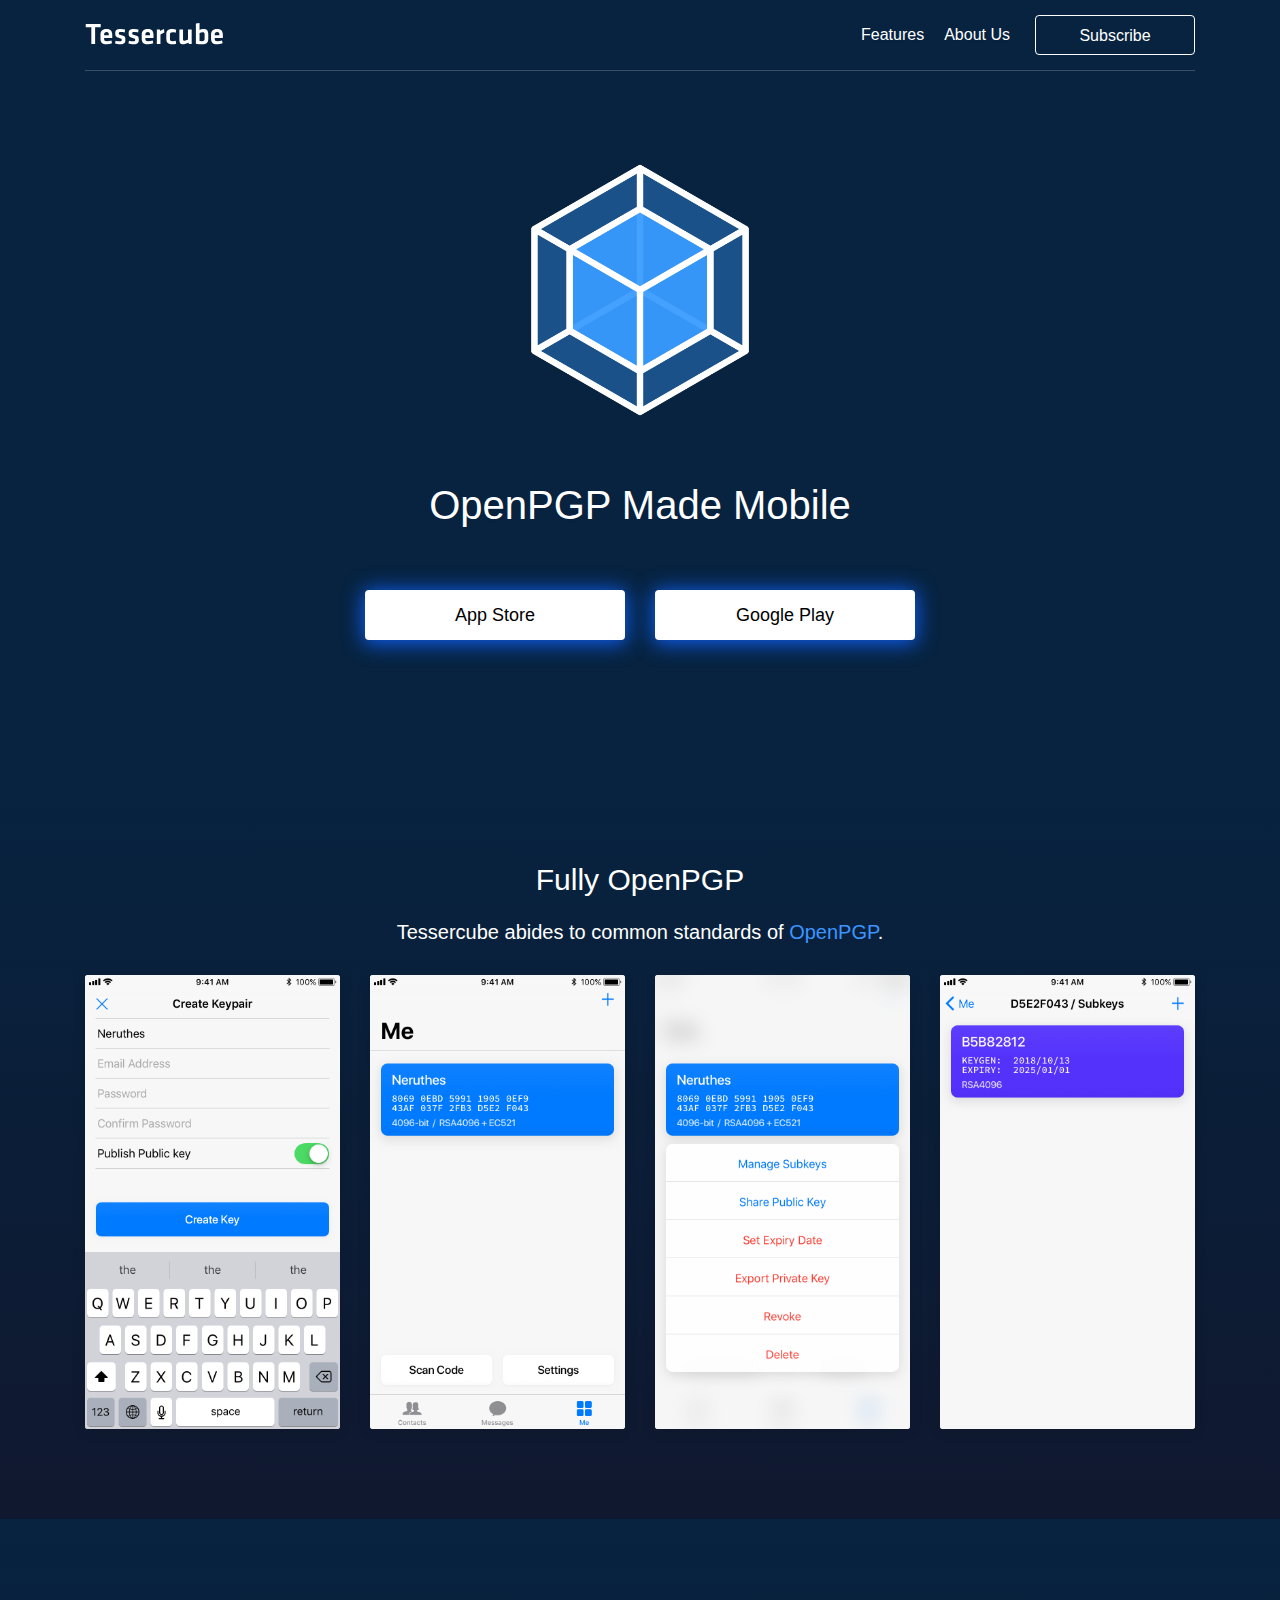
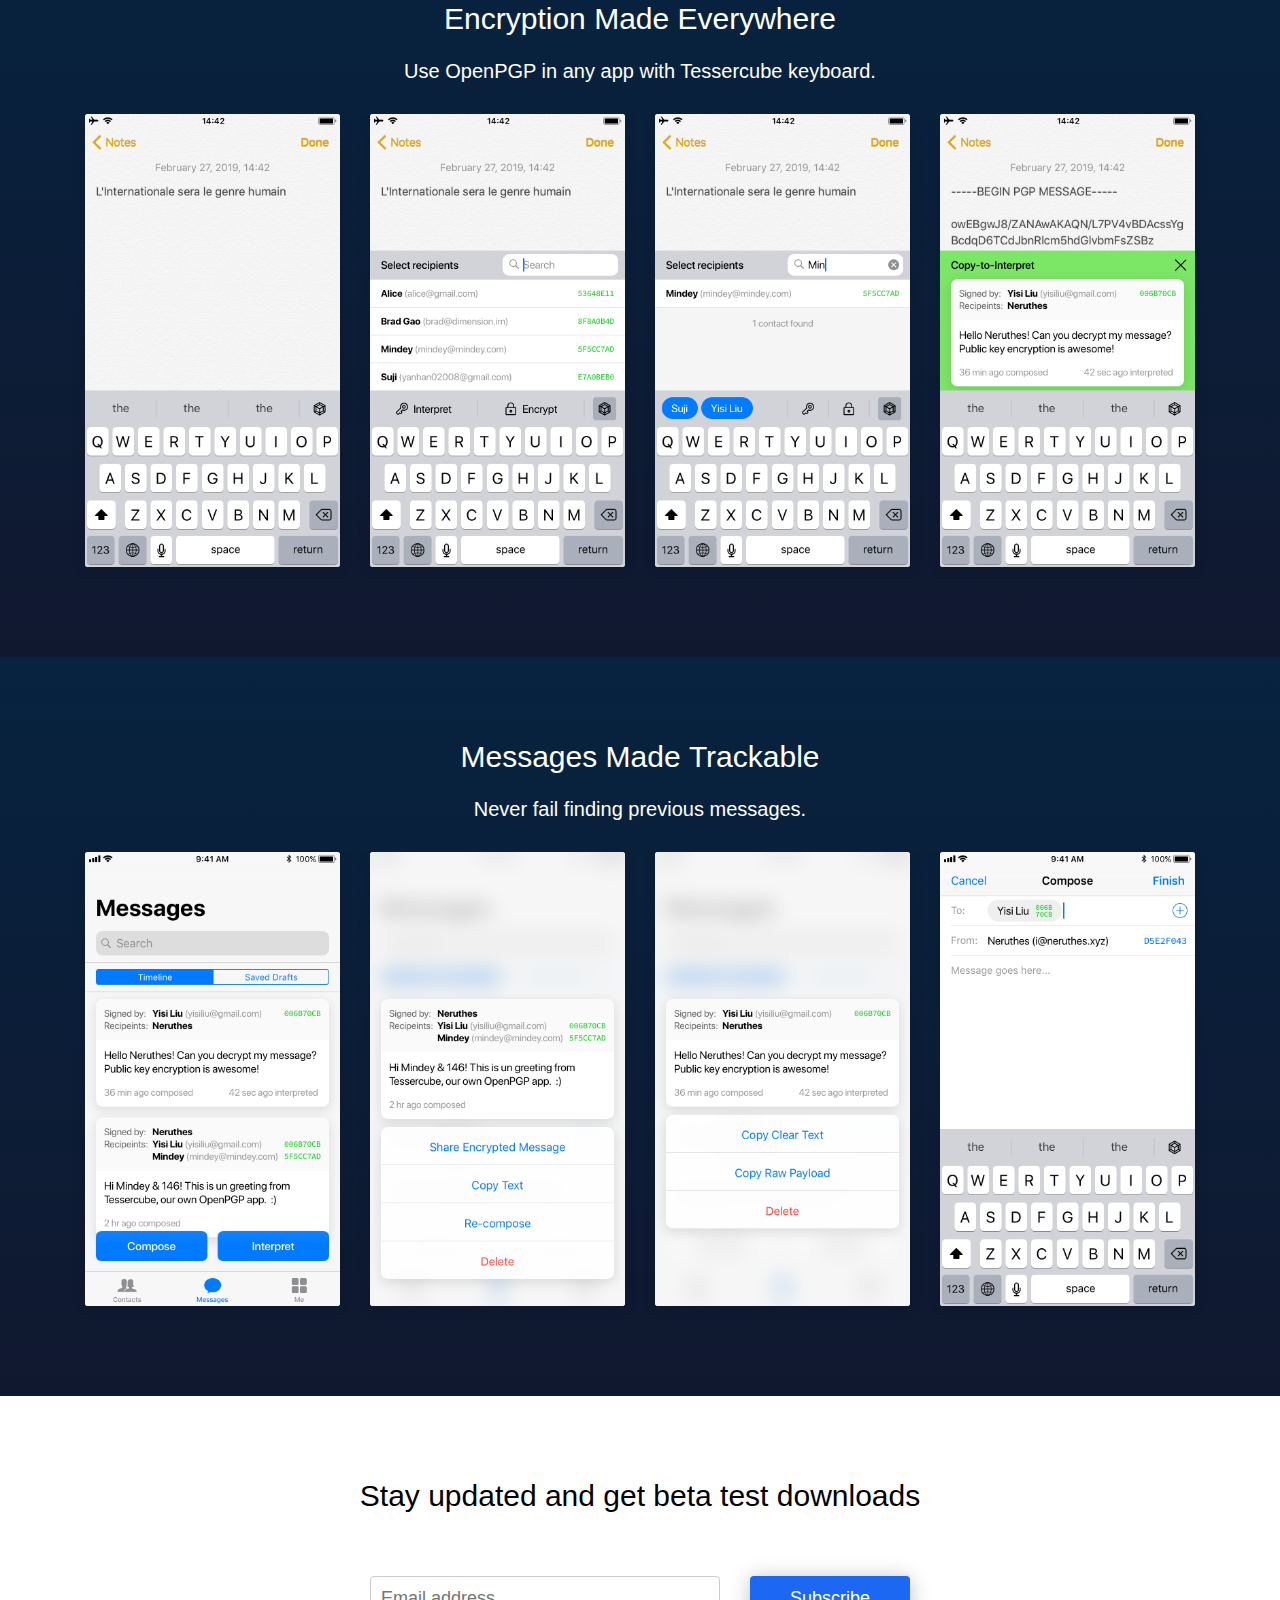
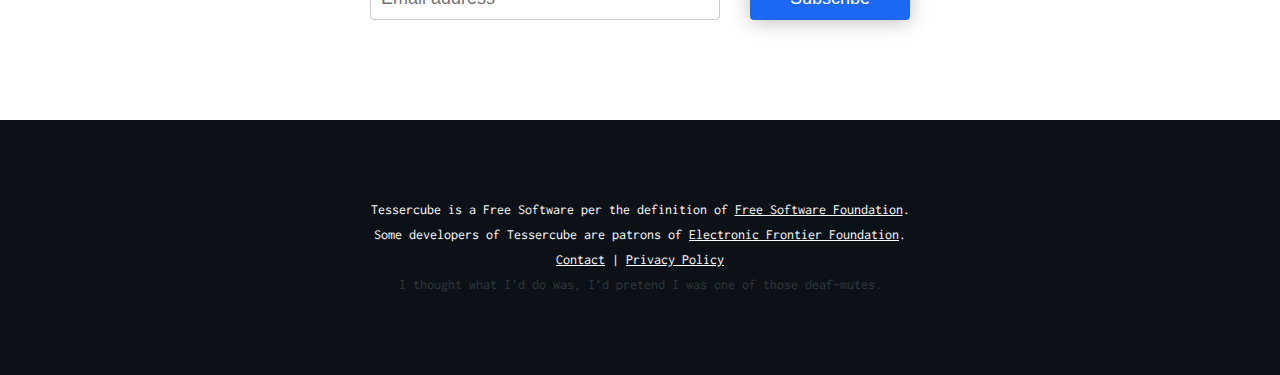
==== index.html @ e14c4781 "available on app store" ====
<!DOCTYPE html>
<html lang="en" dir="ltr">

<head>
	<meta charset="utf-8">
	<title>Tessercube — OpenPGP Made Mobile</title>

	<!-- For Google -->
    <meta name="description" content="OpenPGP Made Mobile." />
    <meta name="keywords" content="OpenPGP,PGP,Crypto,Cryptography" />
    <meta name="author" content="Project Tessercube" />
    <meta name="application-name" content="Tessercube" />

    <!-- For Facebook -->
    <meta property="og:title" content="Tessercube — OpenPGP Made Mobile" />
    <meta property="og:type" content="website" />
    <meta property="og:image" content="https://tessercube.com/img/fb-share-banner.png" />
    <meta property="og:url" content="https://tessercube.com/" />
    <meta property="og:description" content="OpenPGP Made Mobile." />
    <meta property="fb:app_id" content="" />

    <!-- For Twitter -->
    <meta name="twitter:card" content="summary" />
    <meta name="twitter:title" content="Tessercube — OpenPGP Made Mobile" />
    <meta name="twitter:description" content="OpenPGP Made Mobile." />
    <meta name="twitter:image" content="https://tessercube.com/apple-touch-icon.png" />

	<link rel="shortcut icon" href="/favicon.ico">
	<link rel="apple-touch-icon" href="/apple-touch-icon.png">
	<meta name="viewport" content="width=device-width, initial-scale=1, shrink-to-fit=no">
	<script type="text/javascript" src="./js/jquery.js"></script>
	<script type="text/javascript" src="./js/smoothscroll.js"></script>
	<script type="text/javascript" src="./js/bootstrap/bootstrap.js"></script>
	<link rel="stylesheet" href="./css/bootstrap/bootstrap.css">
	<link rel="stylesheet" href="./fonts/inconsolata.css">
	<link rel="stylesheet" href="./css/libn.css">
	<link rel="stylesheet" href="./css/app.css">
</head>

<body>
	<div class="navbar-fixed bg-mashiro bs--black-micro" style="position: fixed; top: 0; left: 0; width: 100%; height: 70px; z-index: 9999; display: none;">
		<div class="container">
			<div class="row">
				<div class="col-5 col-sm-6 col-md-4 col-lg-4 col-xl-4">
					<div class="" style="height: 70px; padding: 0 0;">
						<a class="td-none d-inline-block" href="./" style="transform-origin: center;">
							<img class="" src="/img/tessercube--logotype-blue.svg" alt="Tessercube" style="height: 70px;">
						</a>
					</div>
				</div>
				<div class="col-7 col-sm-6 col-md-8 col-lg-8 col-xl-8">
					<div class="">
						<div class="navbar--optionsList">
							<div class="navbar--option for-btn d-block">
								<a class="color-blue-light btn" href="javascript:void(scroll({top: 0, left: 0, behavior: 'smooth'}))" style="
										font-size: 16px;
										font-weight: 400;
										color: #FFF;
										line-height: 40px;
										background: #1C68F3;
										box-shadow: rgba(0, 0, 0, 0.25) 0 2px 20px;
										width: 160px;
										height: 40px;
									">Get App</a>
							</div>
							<div class="navbar--option d-none d-lg-block">
								<a class="color-000 td-none" href="/about/">About Us</a>
							</div>
							<div class="navbar--option d-none d-lg-block">
								<a class="color-000 td-none" href="javascript:void(scroll({top: document.querySelector('#section-1').offsetTop-70, left: 0, behavior: 'smooth'}))">Features</a>
							</div>
						</div>
					</div>
				</div>
			</div>
		</div>
	</div>
	<header class="section bg-colorful" id="header" style="background: #072340 center scroll; background-image: linear-gradient(-180deg, #1C68F3 0%, #07aat2340 100%); position: relative;">
		<div class="navbar-static bg-colorful" id="top" style="position: absolute; width: 100%; z-index: 7000;">
			<div class="container">
				<div class="row">
					<div class="col-6 col-sm-6 col-md-4 col-lg-4 col-xl-4">
						<div class="" style="height: 70px; padding: 0 0;">
							<a class="td-none d-inline-block" href="./">
								<img class="" src="/img/tessercube--logotype-white.svg" alt="Tessercube" style="height: 70px;">
							</a>
						</div>
					</div>
					<div class="col-6 col-sm-6 col-md-8 col-lg-8 col-xl-8">
						<div class="">
							<div class="navbar--optionsList">
								<div class="navbar--option for-btn d-block d-md-none-">
									<a class="color-blue-light btn" href="javascript:void(scroll({top: document.querySelector('#section-newsletter').offsetTop-70, left: 0, behavior: 'smooth'}))" style="
											font-size: 16px;
											font-weight: 400;
											/* color: #0A88FA; */
											color: #FFF;
											line-height: 40px;
											background: none;
											/* box-shadow: rgba(0, 0, 0, 0.04) 0 2px 20px; */
											border: 1px solid #FFF;
											width: 160px;
											height: 40px;
										">
										Subscribe
									</a>
								</div>
								<div class="navbar--option d-none d-lg-block">
									<a class="color-FFF ts--black-subtle" href="/about/">About Us</a>
								</div>
								<div class="navbar--option d-none d-lg-block">
									<a class="color-FFF ts--black-subtle" href="javascript:void(scroll({top: document.querySelector('#section-1').offsetTop-70, left: 0, behavior: 'smooth'}))">Features</a>
								</div>
							</div>
						</div>
					</div>
				</div>
				<div class="row">
					<div class="col-12">
						<div style="background: rgba(255, 255, 255, 0.2); height: 1px;">
						</div>
					</div>
				</div>
			</div>
		</div>
		<div class="" style="">
			<div class="container">
				<div class="row">
					<div class="col-12">
						<div class="d-none d-lg-block" style="height: 160px;">
						</div>
						<div class="d-block d-lg-none" style="height: 100px;">
						</div>
					</div>
				</div>
				<div class="row color-FFF">
					<!-- Logo area -->
					<div class="col-6 offset-3 col-lg-4 offset-lg-4">
						<img class="d-block" style="width: 100%; max-width: 260px; margin: 0 auto;" src="/img/tessercube-icon-white-on-blue-thinner.png" alt="">
						<div class="d-none d-lg-block" style="height: 60px;">
						</div>
						<div class="d-block d-lg-none" style="height: 30px;">
						</div>
					</div>
					<!-- Title area -->
					<div class="col-12">
						<h1 id="js-GrandTitle" class="text-center ts--black-subtle">
							OpenPGP Made&nbsp;Mobile
						</h1>
						<div class="d-none d-lg-block" style="height: 40px;">
						</div>
						<div class="d-block d-lg-none" style="height: 0px;">
						</div>
						<!-- <p class=" text-center ts- -black-subtle" style="margin: 0 0;">
								<span style="display: inline-block;">OpenPGP and more</span>
							</p> -->
						<div class="d-none d-lg-block" style="height: 00px;">
						</div>
						<div class="d-block d-lg-none" style="height: 20px;">
						</div>
						<div class="text-center" style="">
							<div class="d-block float-none fs-0">
								<a class="btn d-inline-block hover-to-scale" style="
										font-weight: 500;
										color: #000000;
										background: #FFFFFF;
										box-shadow: rgba(15, 100, 255, 0.9) 0 2px 20px 2px;
										width: 260px;
										margin: 0 15px 20px;
									"
								    href="https://itunes.apple.com/us/app/tessercube/id1455448718?mt=8">
									App Store
								</a>
								<!-- <a class="btn d-inline-block hover-to-scale" style="
										font-weight: 500;
										color: #000000;
										background: #FFFFFF;
										box-shadow: rgba(15, 100, 255, 0.9) 0 2px 20px 2px;
										width: 260px;
										margin: 0 15px 20px;
									"
								    href="javascript:void(scroll({top: document.querySelector('#section-newsletter').offsetTop-70, left: 0, behavior: 'smooth'}))">
									Join iOS Beta Test
								</a> -->
								<a class="btn d-inline-block hover-to-scale" style="
										font-weight: 500;
										color: #000000;
										background: #FFFFFF;
										box-shadow: rgba(15, 100, 255, 0.9) 0 2px 20px 2px;
										width: 260px;
										margin: 0 15px 20px;
									"
								    href="/download/android-beta.html">
									Google Play
								</a>
							</div>
						</div>
						<div class="d-none d-lg-block" style="height: 120px;">
						</div>
						<div class="d-block d-lg-none" style="height: 40px;">
						</div>
					</div>
				</div>
			</div>
		</div>
	</header>
	<div class="section bg-colorful bg-grayM color-FFF" id="section-1" style="padding: 80px 0 50px;">
		<div class="container">
			<div class="row">
				<div class="col-12">
					<h2 class="text-center">Fully OpenPGP</h2>
					<p class="text-center">
						<span class="">Tessercube abides to common standards of <a class="color-blue-light color-hover-teal td-none" target="_blank" href="https://www.openpgp.org/about/standard/">OpenPGP</a>.</span>
					</p>
				</div>
			</div>
		</div>
		<div style="height: 20px;">
		</div>
		<div class="container">
			<div class="row fs-0" style="overflow-x: hidden; overflow-y: hidden;">
				<div class="" style="overflow-x: auto; overflow-y: hidden; white-space: nowrap;">
					<div class="d-inline-block fs-0 col-10 col-lg-3">
						<div class="mycard screenshot">
							<img src="./img/scr/me-2.png" alt="">
						</div>
					</div>
					<div class="d-inline-block fs-0 col-10 col-lg-3">
						<div class="mycard screenshot">
							<img src="./img/scr/me-0.png" alt="">
						</div>
					</div>
					<div class="d-inline-block fs-0 col-10 col-lg-3">
						<div class="mycard screenshot">
							<img src="./img/scr/me-1.png" alt="">
						</div>
					</div>
					<div class="d-inline-block fs-0 col-10 col-lg-3">
						<div class="mycard screenshot">
							<img src="./img/scr/me-3.png" alt="">
						</div>
					</div>
				</div>
			</div>
		</div>
		<div style="height: 20px;">
		</div>
		<!-- <div class="text-center">
			<div class="container">
				<div class="row">
					<div class="col-12 col-sm-12 col-md-12">
						<p><a class="color-blue-light color-hover-teal td-none" href="./"><strong>Audit our source code →</strong></a></p>
						<div style="height: 30px;">
						</div>
					</div>
				</div>
			</div>
		</div> -->
	</div>
	<div class="section bg-colorful bg-grayM color-FFF" id="section-2" style="padding: 80px 0 50px;">
		<div class="container">
			<div class="row">
				<div class="col-12">
					<h2 class="text-center">Encryption Made&nbsp;Everywhere</h2>
					<p class="text-center">
						<span class="">Use OpenPGP in any app with Tessercube keyboard.</span>
					</p>
				</div>
			</div>
		</div>
		<div style="height: 20px;">
		</div>
		<div class="container">
			<div class="row fs-0" style="overflow-x: hidden; overflow-y: hidden;">
				<div class="" style="overflow-x: auto; overflow-y: hidden; white-space: nowrap;">
					<div class="d-inline-block fs-0 col-10 col-lg-3">
						<div class="mycard screenshot">
							<img src="./img/scr/keyboard-0.png" alt="">
						</div>
					</div>
					<div class="d-inline-block fs-0 col-10 col-lg-3">
						<div class="mycard screenshot">
							<img src="./img/scr/keyboard-1.png" alt="">
						</div>
					</div>
					<div class="d-inline-block fs-0 col-10 col-lg-3">
						<div class="mycard screenshot">
							<img src="./img/scr/keyboard-2.png" alt="">
						</div>
					</div>
					<div class="d-inline-block fs-0 col-10 col-lg-3">
						<div class="mycard screenshot">
							<img src="./img/scr/keyboard-3.png" alt="">
						</div>
					</div>
				</div>
			</div>
		</div>
		<div style="height: 20px;">
		</div>
		<!-- <div class="text-center">
			<div class="container">
				<div class="row">
					<div class="col-12">
						<p><a class="color-blue-light color-hover-teal td-none" href="./"><strong>Tutorial with screenshots →</strong></a></p>
						<div style="height: 30px;">
						</div>
					</div>
				</div>
			</div>
		</div> -->
	</div>
	<div class="section bg-colorful bg-grayM color-FFF" id="section-3" style="padding: 80px 0 50px;">
		<div class="container">
			<div class="row">
				<div class="col-12">
					<h2 class="text-center">Messages Made&nbsp;Trackable</h2>
					<p class="text-center">
						<span class="">Never fail finding previous messages.</span>
					</p>
				</div>
			</div>
		</div>
		<div style="height: 20px;">
		</div>
		<div class="container">
			<div class="row fs-0" style="overflow-x: hidden; overflow-y: hidden;">
				<div class="" style="overflow-x: auto; overflow-y: hidden; white-space: nowrap;">
					<div class="d-inline-block fs-0 col-10 col-lg-3">
						<div class="mycard screenshot">
							<img src="./img/scr/messages-0.png" alt="">
						</div>
					</div>
					<div class="d-inline-block fs-0 col-10 col-lg-3">
						<div class="mycard screenshot">
							<img src="./img/scr/messages-1.png" alt="">
						</div>
					</div>
					<div class="d-inline-block fs-0 col-10 col-lg-3">
						<div class="mycard screenshot">
							<img src="./img/scr/messages-2.png" alt="">
						</div>
					</div>
					<div class="d-inline-block fs-0 col-10 col-lg-3">
						<div class="mycard screenshot">
							<img src="./img/scr/messages-3.png" alt="">
						</div>
					</div>
				</div>
			</div>
		</div>
		<div style="height: 20px;">
		</div>
		<!-- <div class="text-center">
			<div class="container">
				<div class="row">
					<div class="col-12">
						<p><a class="color-blue-light color-hover-teal td-none" href="./"><strong>Tutorial with screenshots →</strong></a></p>
						<div style="height: 30px;">
						</div>
					</div>
				</div>
			</div>
		</div> -->
	</div>
	<div class="section PV-80 color-000" id="section-newsletter" style="background: #FFF;">
        <div class="container">
            <div class="row">
                <div class="col-12 text-center">
                    <h2>Stay updated and get beta test downloads</h2>
                    <div class="d-block" style="height: 40px;">
                    </div>
                </div>
            </div>
            <form action="https://dimension.us20.list-manage.com/subscribe/post?u=bd44f8df98ab3d8daf8bbe020&amp;id=2ae0e7b4de" method="post" id="mc-embedded-subscribe-form" name="mc-embedded-subscribe-form" class="validate row" target="_blank" novalidate  id="mc_embed_signup">
                <style type="text/css">
                    .email {
                        font-size: 18px;
                        box-sizing: border-box;
                        border: 1px solid #CCC;
                        border-radius: 4px;
                        width: 100%;
                        padding: 0 10px;
                        margin: 0;
                    }
                </style>
                <div class="col-10 offset-1 col-lg-4 offset-lg-3">
                    <!-- Begin Mailchimp Signup Form -->
                    <!-- real people should not fill this in and expect good things - do not remove this or risk form bot signups-->
                    <div style="position: absolute; left: -5000px;" aria-hidden="true">
                        <input type="text" name="b_bd44f8df98ab3d8daf8bbe020_d23c8870f6" tabindex="-1" value="">
                    </div>
                    <input type="email" value="" name="EMAIL" class="email d-inline-block" id="mce-EMAIL" placeholder="Email address" required style="
                        line-height: 44px;
                        height: 44px;
						margin: 0 0 20px;
                    ">
                </div>
                <div class="col-8 offset-2 col-lg-2 offset-lg-0">
                    <input type="submit" value="Subscribe" name="subscribe" id="mc-embedded-subscribe" class="btn hover-to-scale d-block" style="
                        font-size: 18px;
                        font-weight: 400;
                        color: #FFF;
                        line-height: 44px;
                        background: #1C68F3;
                        box-shadow: rgba(0, 0, 0, 0.25) 0 2px 20px;
                        width: 100%;
                        height: 44px;
						margin: 0 0 20px;
                    ">
                </div>
            </form>
        </div>
    </div>
	<footer class="section bg-colorful PV-80" data-theme="basic">
		<style media="screen">
			footer[data-theme="basic"] {
				color: #FFF;
				background: #0B1117;
			}
			footer[data-theme="red"] {
				color: #FFF000;
				background: #EE0000;
				background: #CC0000;
			}
			</style>
		<div class="container text-left text-lg-center">
			<div class="row">
				<div class="col-12 col-sm-12 col-md-12 col-lg-10 col-xl-10 offset-lg-1 offset-xl-1">
					<!-- <p class="code aside">© 2019 SujiTech LLC</p> -->
					<!-- <p class="code aside">Source code of Tessercube is available on <a class="color-inherit color-hover-teal" target="_blank" href="https://github.com/DimensionDev/">GitHub</a>.</p> -->
					<p class="code aside">Tessercube is a Free Software per the definition of <a class="color-inherit color-hover-teal" target="_blank" href="https://fsf.org/">Free Software Foundation</a>.</p>
					<p class="code aside">Some developers of Tessercube are patrons of <a class="color-inherit color-hover-teal" target="_blank" href="https://eff.org/">Electronic Frontier Foundation</a>.</p>
					<!-- <p class="code aside">Some developers of Tessercube are comrades of <a class="color-inherit color-hover-teal" target="_blank" href="javascript:void(0)" id="js-ClickToSwitchTheme">Cybercommunist Party</a>.</p> -->
					<p class="code aside">
						<a class="color-inherit color-hover-teal" target="_blank" href="mailto:info@tessercube.com">Contact</a>
						|
						<a class="color-inherit color-hover-teal td-underline" id="js-PrivacyPolicyAnchor" href="javascript:void(0);">Privacy Policy</a>
					</p>
					<p class="code aside" style="opacity: 0.15;">I thought what I’d do was, I’d pretend I was one of those deaf-mutes.</p>
					<script type="text/javascript">
						document.querySelector('#js-PrivacyPolicyAnchor').addEventListener('click', function() {
							alert('We absolutely collect no information about you!');
						});
					</script>
					<script type="text/javascript">
						document.querySelector('#js-ClickToSwitchTheme').addEventListener('click', function() {
							if (document.querySelector('footer').getAttribute('data-theme') === 'basic') {
								document.querySelector('footer').setAttribute('data-theme', 'red');
							} else {
								document.querySelector('footer').setAttribute('data-theme', 'basic');
							}
						});
					</script>
				</div>
			</div>
		</div>
	</footer>
	<script type="text/javascript">
		// Paralex scroll
		// document.querySelectorAll('.bg-paralex').forEach(function (elm) {
		// window.addEventListener('scroll', function () {
		// elm.style.backgroundPositionY = (0 - pageYOffset * 0.382) + 'px';
		// });
		// });
	</script>
	<script type="text/javascript">
		window.addEventListener('scroll', function() {
			if (pageYOffset >= document.querySelector('header').offsetHeight - 70) {
				document.querySelector('.navbar-fixed').style.display = 'block';
			} else {
				document.querySelector('.navbar-fixed').style.display = 'none';
			};
		});
	</script>
	<script type="text/javascript">
		// data-repeat
		window.addEventListener('load', function() {
			document.querySelectorAll('[data-repeat]').forEach(function(elm) {
				var amplifier = Number(elm.getAttribute('data-repeat'));
				var tmphtml = elm.innerHTML;
				for (var i = 0; i < amplifier - 1; i++) {
					elm.innerHTML += tmphtml;
				};
			});
		});
	</script>
</body>

</html>
---- fonts/inconsolata.css ----
@font-face {
  font-family: 'Inconsolata';
  font-style: normal;
  font-weight: 400;
  src: local('Inconsolata'), url(/fonts/inconsolata/Inconsolata.woff) format('woff'), url(//tessercube.com/fonts/inconsolata/Inconsolata.woff) format('woff');
}
@font-face {
  font-family: 'Inconsolata';
  font-style: normal;
  font-weight: 700;
  src: local('Inconsolata-Bold'), url(/fonts/inconsolata/Inconsolata-Bold.woff) format('woff'), url(//tessercube.com/fonts/inconsolata/Inconsolata-Bold.woff) format('woff');
}

/* @import url(/fonts/advanced.css); */
---- css/libn.css ----
/* Components */
.btn {
    font-size: 18px;
    font-weight: 400;
    color: #FFF;
    text-align: center;
    line-height: 50px;
    background: #000;
    background-image: linear-gradient(-180deg, rgba(0,0,0,0.00) 87%, rgba(0,0,0,0.01) 100%);
    border: none;
    border-radius: 4px;
    width: 200px;
    padding: 0 20px;
}

/* Shadows */
.ts--black-subtle { text-shadow: rgba(0, 0, 0, 0.03) 0 1px 3px; }
.bs--black-subtle { box-shadow: rgba(0, 0, 0, 0.03) 0 1px 3px; }
.ts--black-micro { text-shadow: rgba(0, 0, 0, 0.09) 0 1px 3px; }
.bs--black-micro { box-shadow: rgba(0, 0, 0, 0.09) 0 1px 3px; }

/* Backgrounds */
.bg-mashiro { background: #FFF; }
.bg-whiteM {
    background: #FFF url(/img/bg--whiteM.png) bottom repeat-x scroll;
    background-size: 100% 510px;
}
.bg-grayM {
    /* background: #222 linear-gradient(#262A35 0%, #1C222D 100%) scroll no-repeat; */
    /* background: #222 linear-gradient(#072340 0%, #1C222D 100%) scroll no-repeat; */
    background: #222 linear-gradient(#072340 0%, #10182F 100%) scroll no-repeat;
    /* background: #072340; */
}

/* Colors */
.color-inherit, .color-000:link, .color-000:hover, .color-000:visited, .color-000:active { color: inherit; }
.color-000, .color-000:link, .color-000:hover, .color-000:visited, .color-000:active { color: #000; }
.color-666, .color-666:link, .color-666:hover, .color-666:visited, .color-666:active { color: #666; }
.color-999, .color-999:link, .color-999:hover, .color-999:visited, .color-999:active { color: #999; }
.color-FFF, .color-FFF:link, .color-FFF:hover, .color-FFF:visited, .color-FFF:active { color: #FFF; }
.color-blue, .color-blue:link, .color-blue:hover, .color-blue:visited, .color-blue:active { color: #1C68F3; } .color-hover-blue:hover, .color-hover-blue:active { color: #1C68F3 !important; }
.color-blue-light, .color-blue-light:link, .color-blue-light:hover, .color-blue-light:visited, .color-blue-light:active { color: #3C95FF; } .color-hover-blue-light:hover, .color-hover-blue-light:active { color: #3C95FF !important; }
.color-teal, .color-teal:link, .color-teal:hover, .color-teal:visited, .color-teal:active { color: #40AFFF; } .color-hover-teal:hover, .color-hover-teal:active { color: #40AFFF !important; }
.color-red, .color-red:link, .color-red:hover, .color-red:visited, .color-red:active { color: #FF0000; } .color-hover-red:hover, .color-hover-red:active { color: #FF0000 !important; }

/* Text utilities */
.td-underline { text-decoration: underline; }
.td-none, .td-none:hover, .td-none:active { text-decoration: none; }
.fs-0 { font-size: 0px; }
/* Styling */
pre, code, .code {
    font-family: 'Inconsolata', 'Monaco', 'Menlo', 'Ubuntu Mono', monosapce, sans-serif; font-weight: 400;
}

/* Text Sizes */
@media screen and (min-width: 768px) {
    h1, .h1 { font-size: 40px; font-weight: 500; line-height: 50px; margin: 0 auto 20px; }
    h2, .h2 { font-size: 30px; font-weight: 500; line-height: 40px; margin: 0 auto 20px; }
    h3, .h3 { font-size: 24px; font-weight: 300; line-height: 30px; margin: 0 auto 20px; }
    h3 > .h3 { margin: 0 auto 10px; }
    h4, .h4 { font-size: 24px; font-weight: 600; line-height: 30px; margin: 0 auto 10px; }
    h5, .h5 { font-size: 20px; font-weight: 600; line-height: 25px; margin: 0 auto 10px; }
    p, .p { font-size: 20px; font-weight: 300; line-height: 25px; margin: 0 auto 10px; }
    aside, .aside { font-size: 16px; font-weight: 300; line-height: 20px; margin: 0; }
    .aside ~ .aside { margin: 5px 0 0; }
}
@media screen and (max-width: 767px) {
    h1, .h1 { font-size: 35px; font-weight: 500; line-height: 40px; margin: 0 auto 20px; }
    h2, .h2 { font-size: 24px; font-weight: 500; line-height: 30px; margin: 0 auto 20px; }
    h3, .h3 { font-size: 20px; font-weight: 300; line-height: 25px; margin: 0 auto 20px; }
    h3 > .h3 { margin: 0 auto 10px; }
    h4, .h4 { font-size: 20px; font-weight: 600; line-height: 25px; margin: 0 auto 10px; }
    h5, .h5 { font-size: 18px; font-weight: 600; line-height: 25px; margin: 0 auto 10px; }
    p, .p { font-size: 18px; font-weight: 300; line-height: 25px; margin: 0 auto 10px; }
    aside, .aside { font-size: 16px; font-weight: 300; line-height: 20px; margin: 0; }
    .aside ~ .aside { margin: 10px 0 0; }
}

/* Sizes */
.PV-80 {
    padding-top: 80px;
    padding-bottom: 80px;
}

/* Heading */
h1, h2, h3, h4, h5, h6 {
    /* white-space: pre; */
}
h1 > span, h2 > span, h3 > span, h4 > span, h5 > span, h6 > span {
    display: block;
}
---- css/app.css ----
/* Fundamental */
html {
  scroll-behavior: smooth;
}
html, body, h1, h2, h3, h4, h5, h6, p, aside, blockquote {
    /* font-family: 'Seravek', serif; */
    scroll-behavior: smooth;
}

/* Basic */
h1, .h1, h2, .h2 {
    /* font-family: 'Zona pro'; */
}
a.btn:hover {
    /* transform: scale(1.08); */
}

/* Utils */
.hover-to-scale {
    transition: all 200ms ease;
}
.hover-to-scale:hover {
    transform: scale(1.08) !important;
}

/* Navbar */
.navbar--optionsList {
    height: 70px;
}
.navbar--option {
    font-size: 16px;
    float: right;
    height: 70px;
    /* padding: 15px 0 0; */
    /* margin: 0 0 0 20px; */
    margin: 0;
}
.navbar--option.for-btn {
    padding: 15px 0 0 15px;
}
.navbar--option:not(.for-btn) {
    padding: 0px 0 0;
}
.navbar--option:not(.for-btn) > a {
    text-decoration: none;
    line-height: 70px;
    border-radius: 0.1px;
    display: block;
    height: 70px;
    padding: 0 10px;
}
.navbar--option:not(.for-btn) > a:hover {
    background: rgba(0, 0, 0, 0.05);
}


/* Cards */
.mycard {
    background: #FFFFFF;
    box-shadow: 0 2px 14px 0 rgba(0, 0, 0, 0.10);
    border-radius: 6px;
    padding: 20px 15px;
}
.mycard > *:last-child {
    margin: 0;
}

/* Sections */
#header {
    /* min-height: 100vh; */
}
@media screen and (orientation: portrait) and (max-width: 760px) {
    #header {
        /* min-height: 100vh; */
    }
}
@media screen and (min-width: 768px) {
    #header .bg-white-circles {
        background: url(../img/bg--soft-white-circles.svg) fixed no-repeat top right; background-size: 1200px 1200px;
    }
}
.mycard.screenshot {
    border-radius: 3px;
    overflow: hidden;
    padding: 0;
    margin: 0 0 20px;
}
.mycard.screenshot > img {
    display: block;
    width: 100%;
}

#section-804 .mycard {
    padding: 30px 15px;
    margin: 0 0 30px;
}
#section-804 .avatar {
    border-radius: 500px;
    display: block;
    width: 100px;
    height: 100px;
    margin: 0 auto 20px;
}
#section-804 .avatar > img {
    width: 100%;
    height: : 100%;
}

#section-5 p,
footer p {
    font-size: 14px !important;
    line-height: 18px;
}
#section-5 p a,
footer p a {
    color: inherit;
    text-decoration: underline;
    /* word-break: break-word; */
    display: inline;
}


/* Misc */
.internal-scroll-anchor {
    position: relative;
    top: -70px;
    left: 0;
}
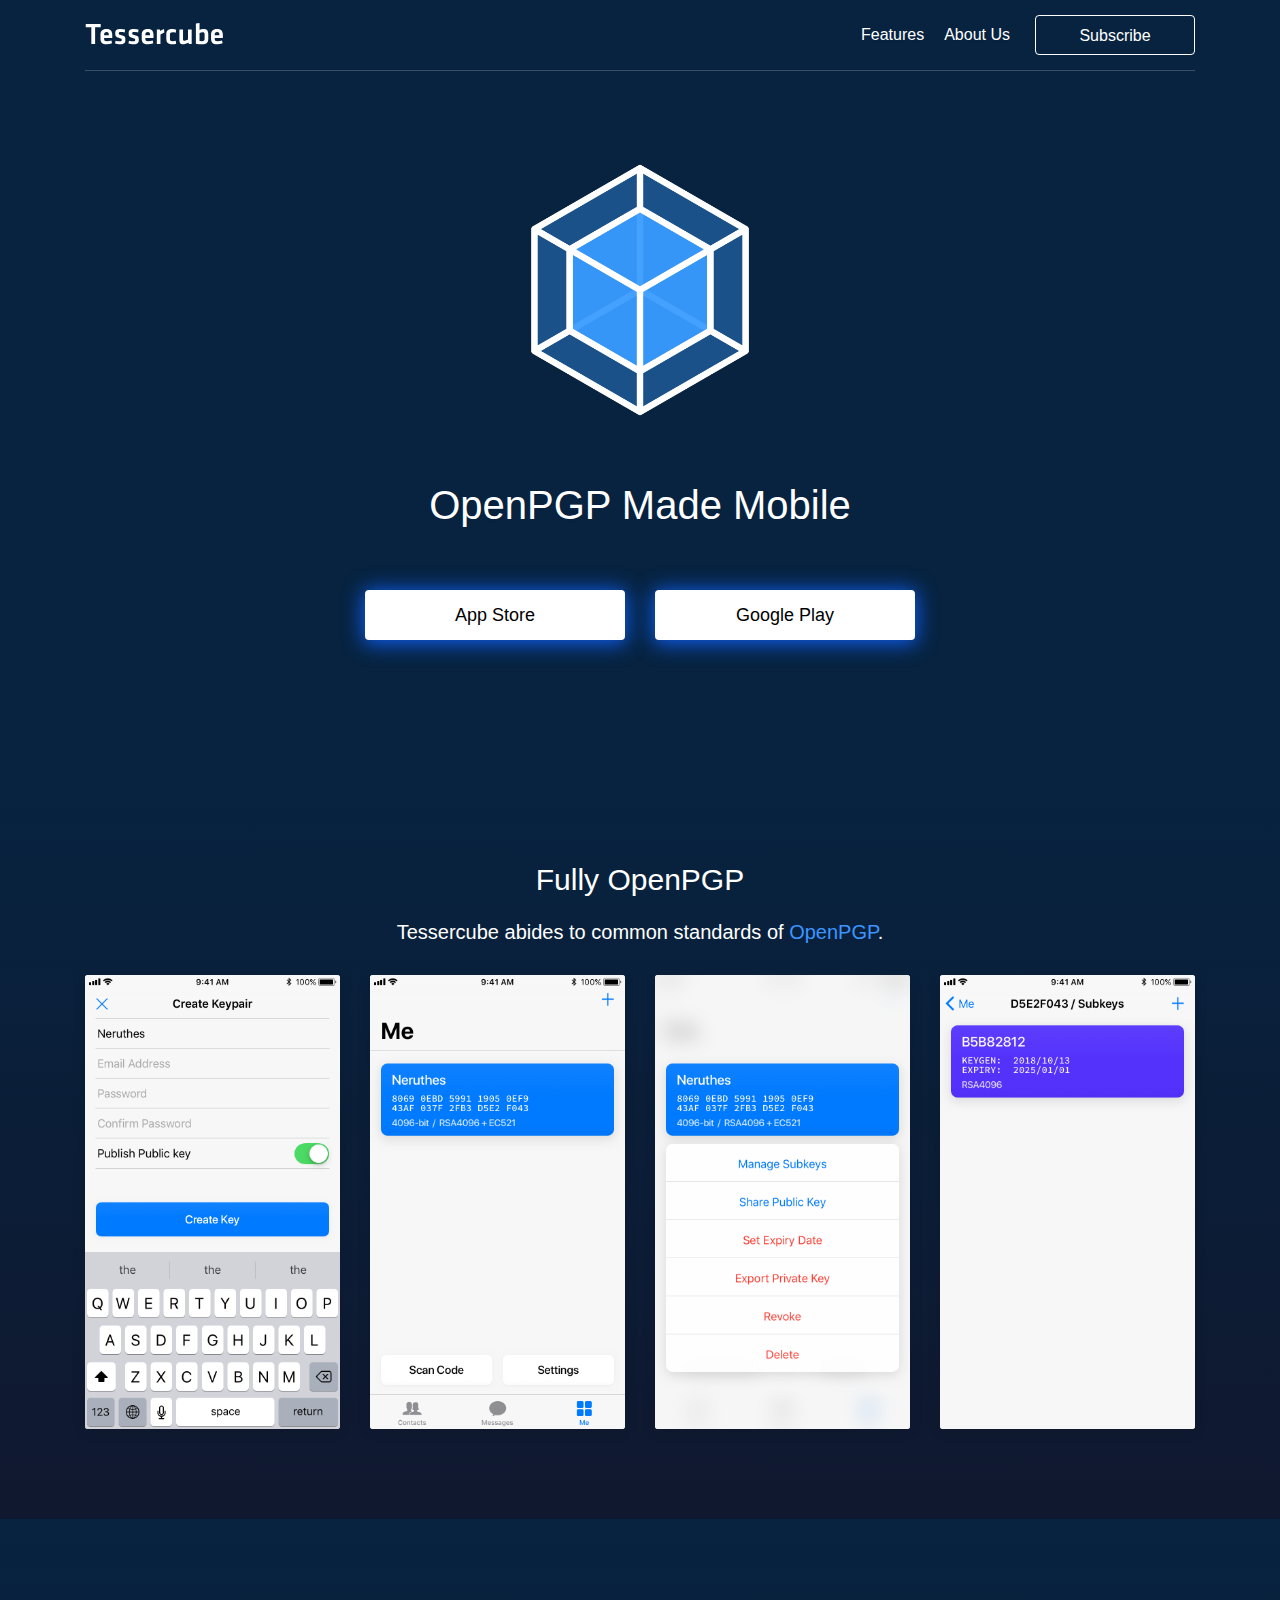
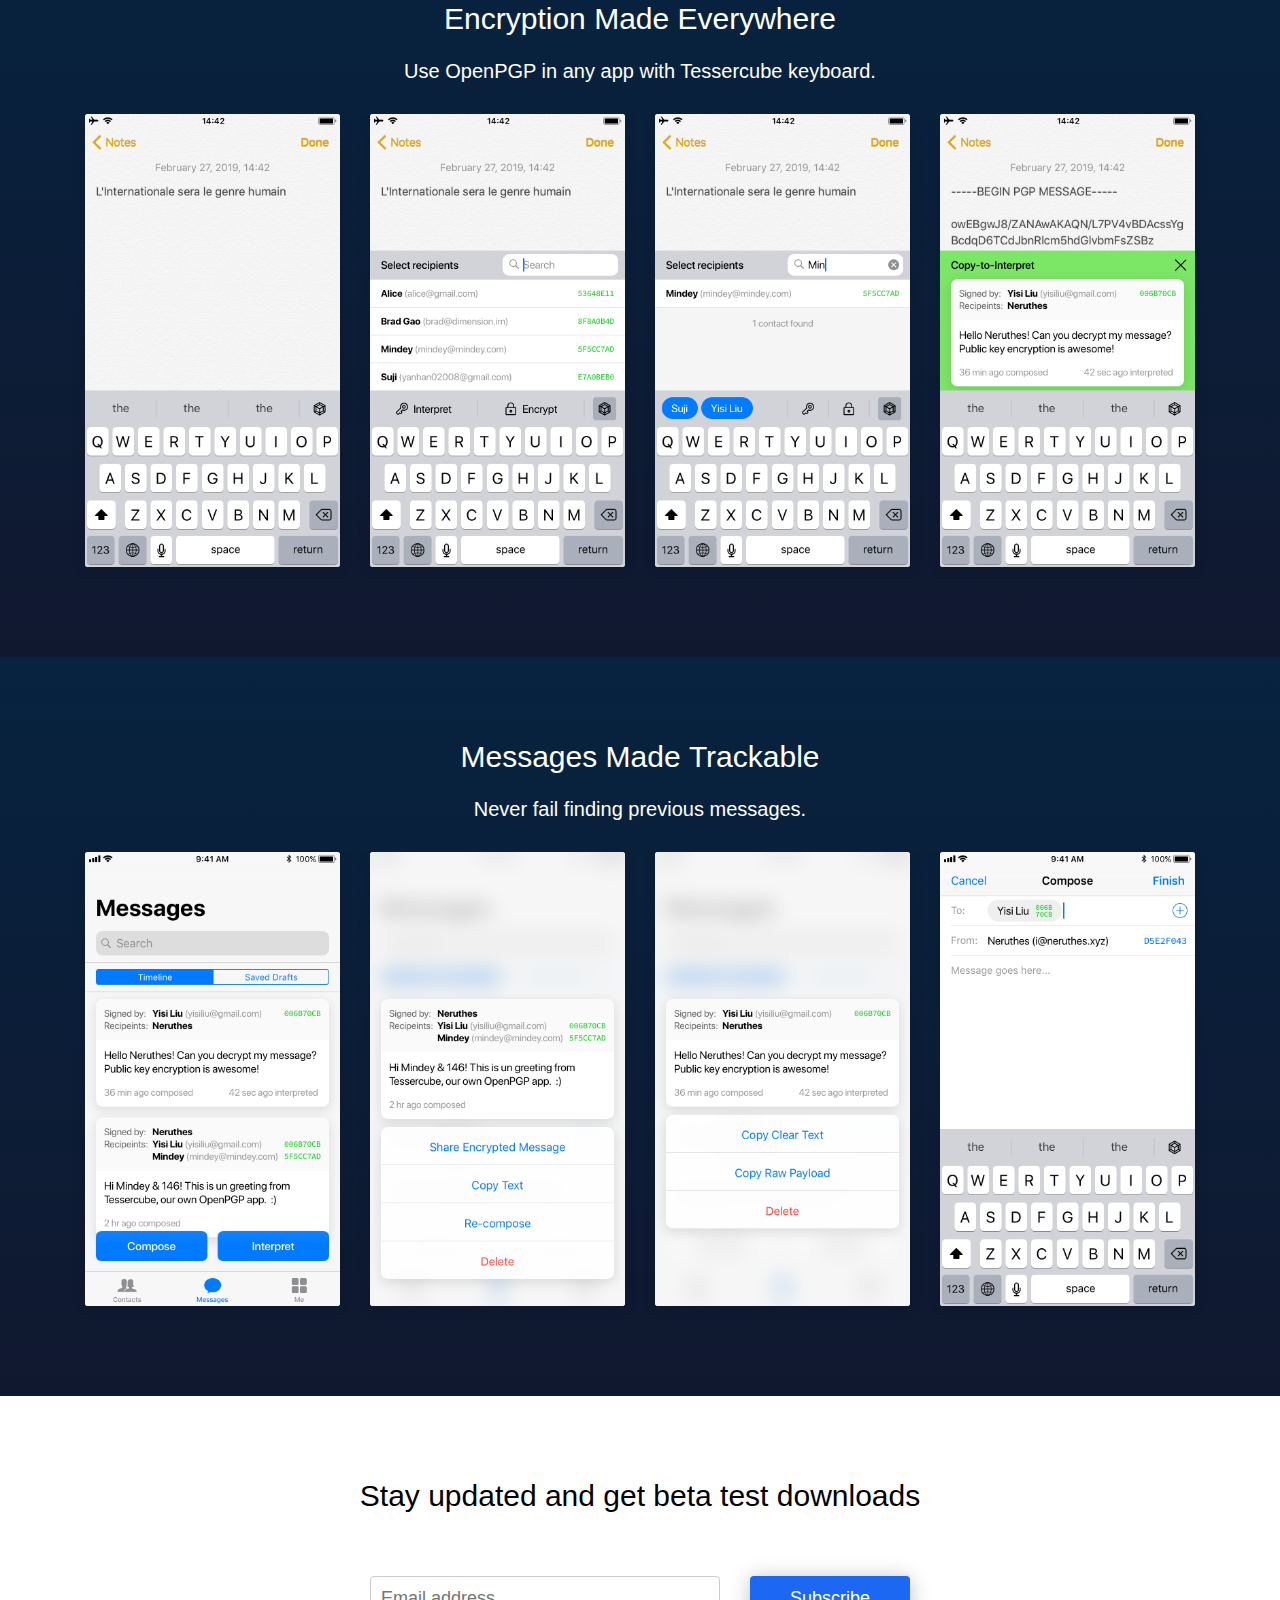
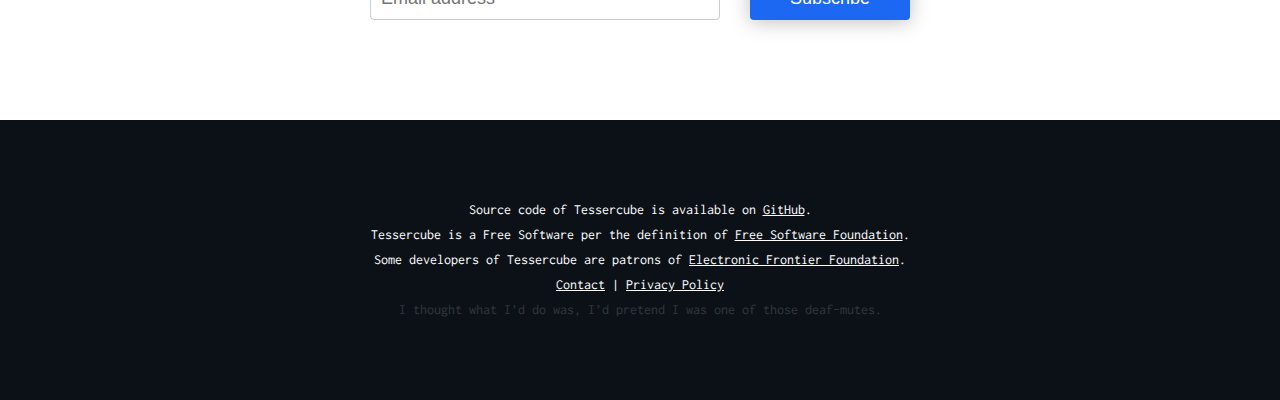
==== commit 1b5a565f: "update footer links, rm some contents" ====
--- a/index.html
+++ b/index.html
@@ -428,21 +428,16 @@
 			<div class="row">
 				<div class="col-12 col-sm-12 col-md-12 col-lg-10 col-xl-10 offset-lg-1 offset-xl-1">
 					<!-- <p class="code aside">© 2019 SujiTech LLC</p> -->
-					<!-- <p class="code aside">Source code of Tessercube is available on <a class="color-inherit color-hover-teal" target="_blank" href="https://github.com/DimensionDev/">GitHub</a>.</p> -->
+					<p class="code aside">Source code of Tessercube is available on <a class="color-inherit color-hover-teal" target="_blank" href="https://github.com/DimensionDev/">GitHub</a>.</p>
 					<p class="code aside">Tessercube is a Free Software per the definition of <a class="color-inherit color-hover-teal" target="_blank" href="https://fsf.org/">Free Software Foundation</a>.</p>
 					<p class="code aside">Some developers of Tessercube are patrons of <a class="color-inherit color-hover-teal" target="_blank" href="https://eff.org/">Electronic Frontier Foundation</a>.</p>
-					<!-- <p class="code aside">Some developers of Tessercube are comrades of <a class="color-inherit color-hover-teal" target="_blank" href="javascript:void(0)" id="js-ClickToSwitchTheme">Cybercommunist Party</a>.</p> -->
+
 					<p class="code aside">
 						<a class="color-inherit color-hover-teal" target="_blank" href="mailto:info@tessercube.com">Contact</a>
 						|
-						<a class="color-inherit color-hover-teal td-underline" id="js-PrivacyPolicyAnchor" href="javascript:void(0);">Privacy Policy</a>
+						<a class="color-inherit color-hover-teal td-underline" href="https://tessercube.com/app-privacy-policy/">Privacy Policy</a>
 					</p>
 					<p class="code aside" style="opacity: 0.15;">I thought what I’d do was, I’d pretend I was one of those deaf-mutes.</p>
-					<script type="text/javascript">
-						document.querySelector('#js-PrivacyPolicyAnchor').addEventListener('click', function() {
-							alert('We absolutely collect no information about you!');
-						});
-					</script>
 					<script type="text/javascript">
 						document.querySelector('#js-ClickToSwitchTheme').addEventListener('click', function() {
 							if (document.querySelector('footer').getAttribute('data-theme') === 'basic') {
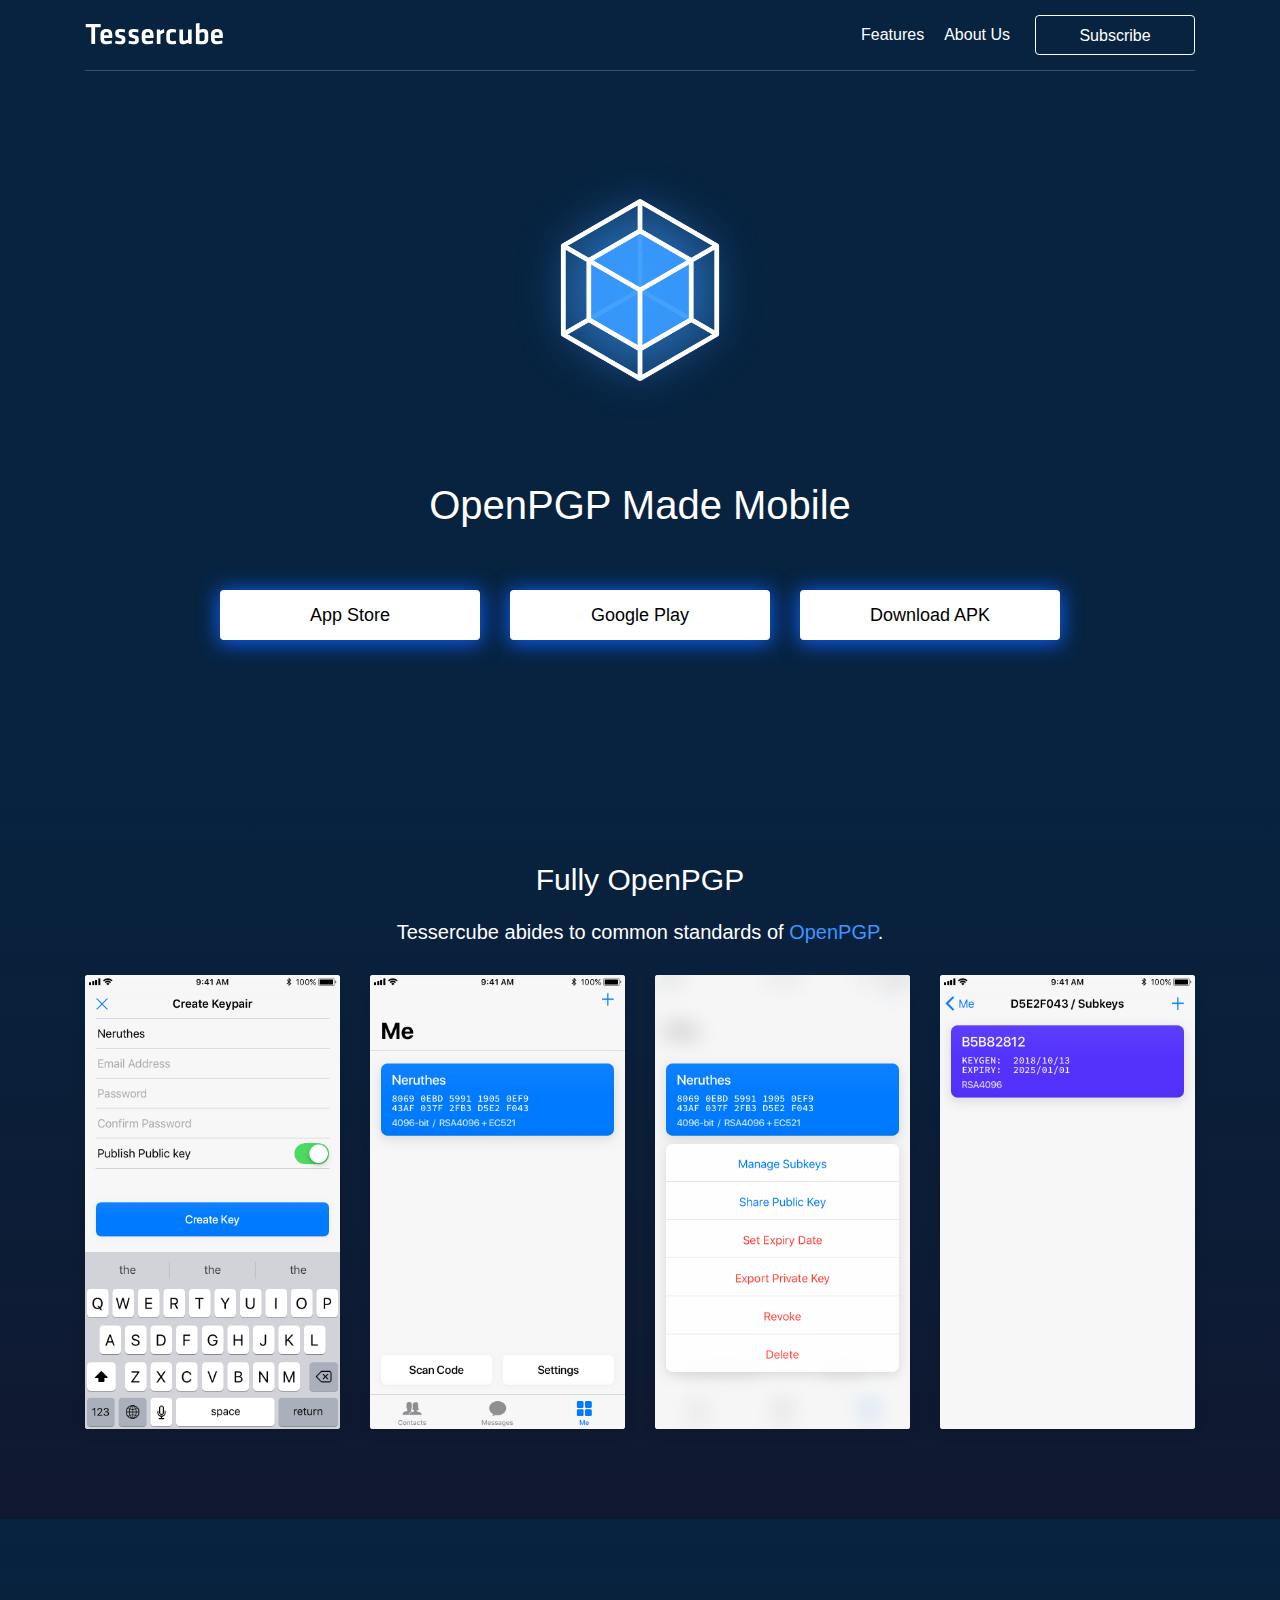
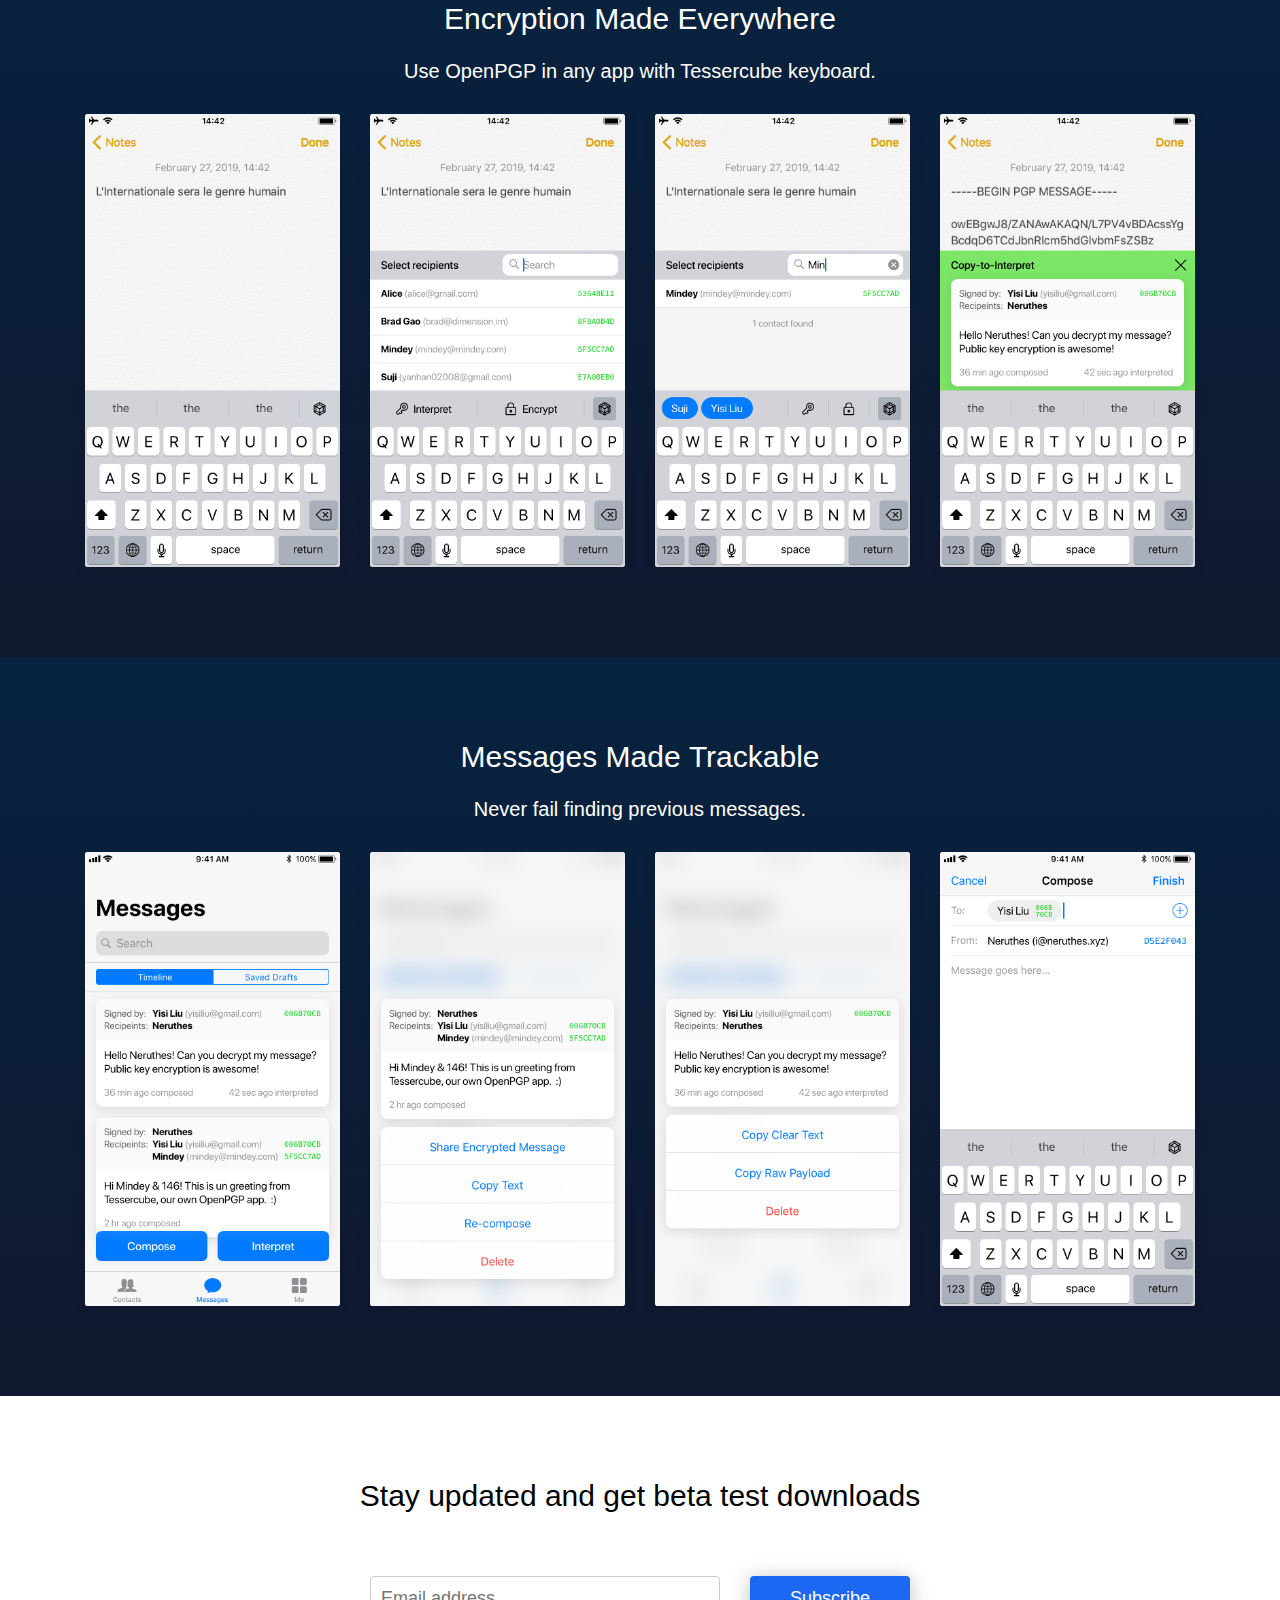
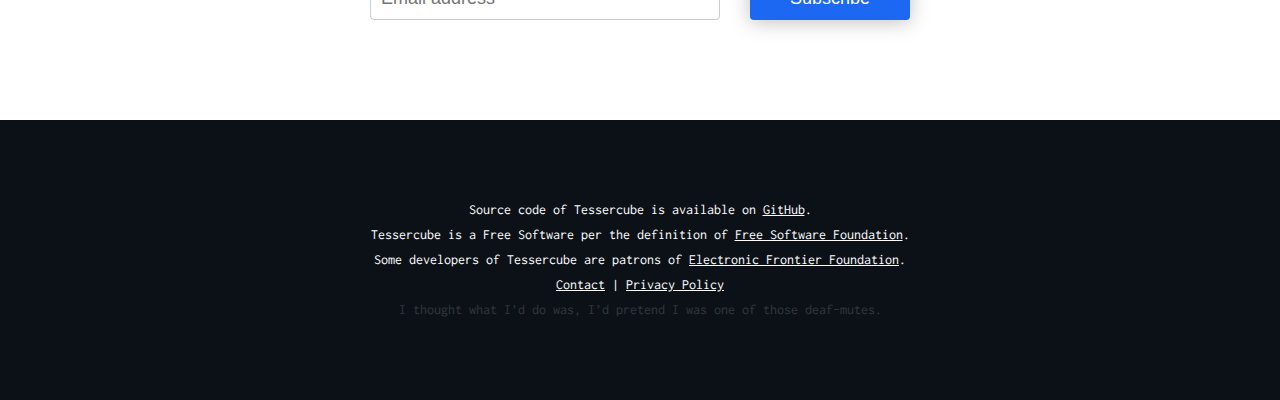
==== commit a4b2c666: "add iOS app install hinting" ====
--- a/index.html
+++ b/index.html
@@ -24,6 +24,9 @@
     <meta name="twitter:title" content="Tessercube — OpenPGP Made Mobile" />
     <meta name="twitter:description" content="OpenPGP Made Mobile." />
     <meta name="twitter:image" content="https://tessercube.com/apple-touch-icon.png" />
+
+	<!-- For Apple -->
+	<meta name="apple-itunes-app" content="app-id=1455448718" />
 
 	<link rel="shortcut icon" href="/favicon.ico">
 	<link rel="apple-touch-icon" href="/apple-touch-icon.png">
@@ -192,6 +195,17 @@
 									"
 								    href="/download/android-beta.html">
 									Google Play
+								</a>
+								<a class="btn d-inline-block hover-to-scale" style="
+										font-weight: 500;
+										color: #000000;
+										background: #FFFFFF;
+										box-shadow: rgba(15, 100, 255, 0.9) 0 2px 20px 2px;
+										width: 260px;
+										margin: 0 15px 20px;
+									"
+								    href="/links/?apk-github">
+									Download APK
 								</a>
 							</div>
 						</div>
@@ -433,7 +447,7 @@
 					<p class="code aside">Some developers of Tessercube are patrons of <a class="color-inherit color-hover-teal" target="_blank" href="https://eff.org/">Electronic Frontier Foundation</a>.</p>
 
 					<p class="code aside">
-						<a class="color-inherit color-hover-teal" target="_blank" href="mailto:info@tessercube.com">Contact</a>
+						<a class="color-inherit color-hover-teal" target="_blank" href="mailto:info@dimension.im">Contact</a>
 						|
 						<a class="color-inherit color-hover-teal td-underline" href="https://tessercube.com/app-privacy-policy/">Privacy Policy</a>
 					</p>
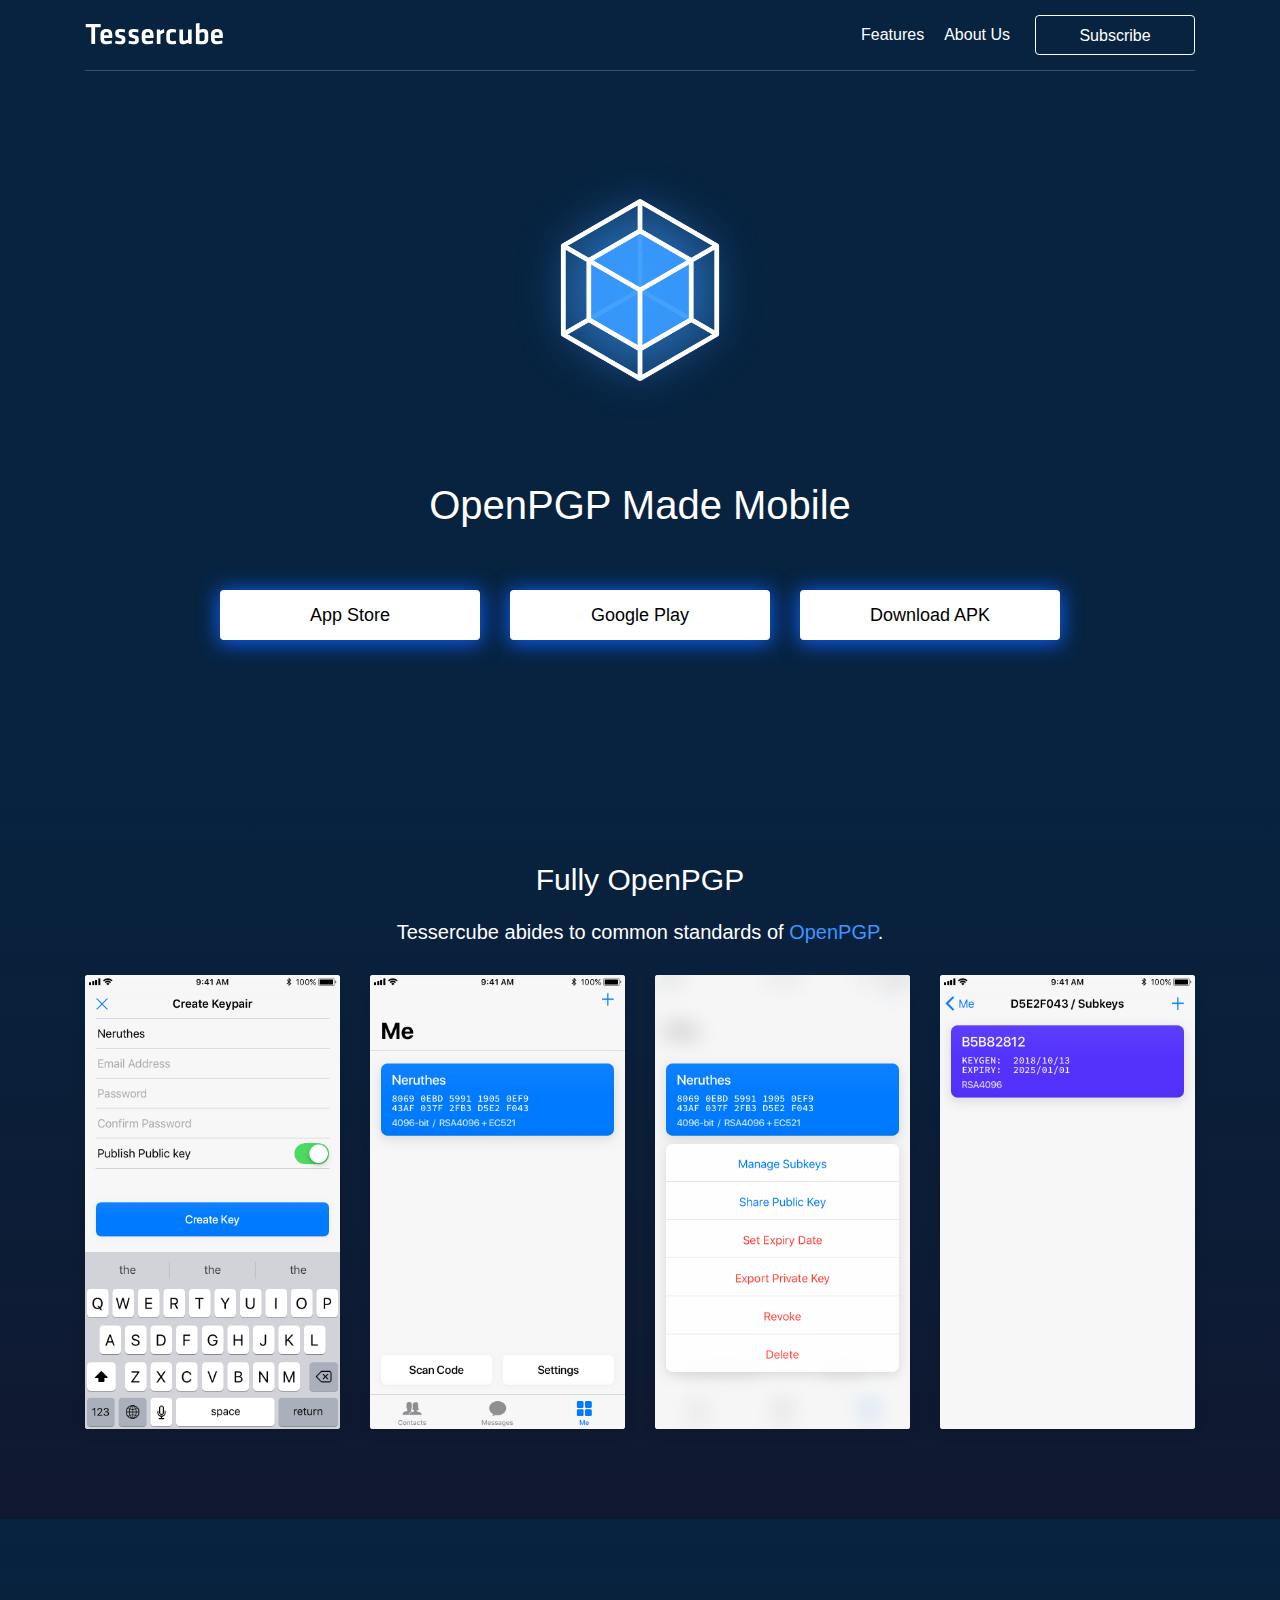
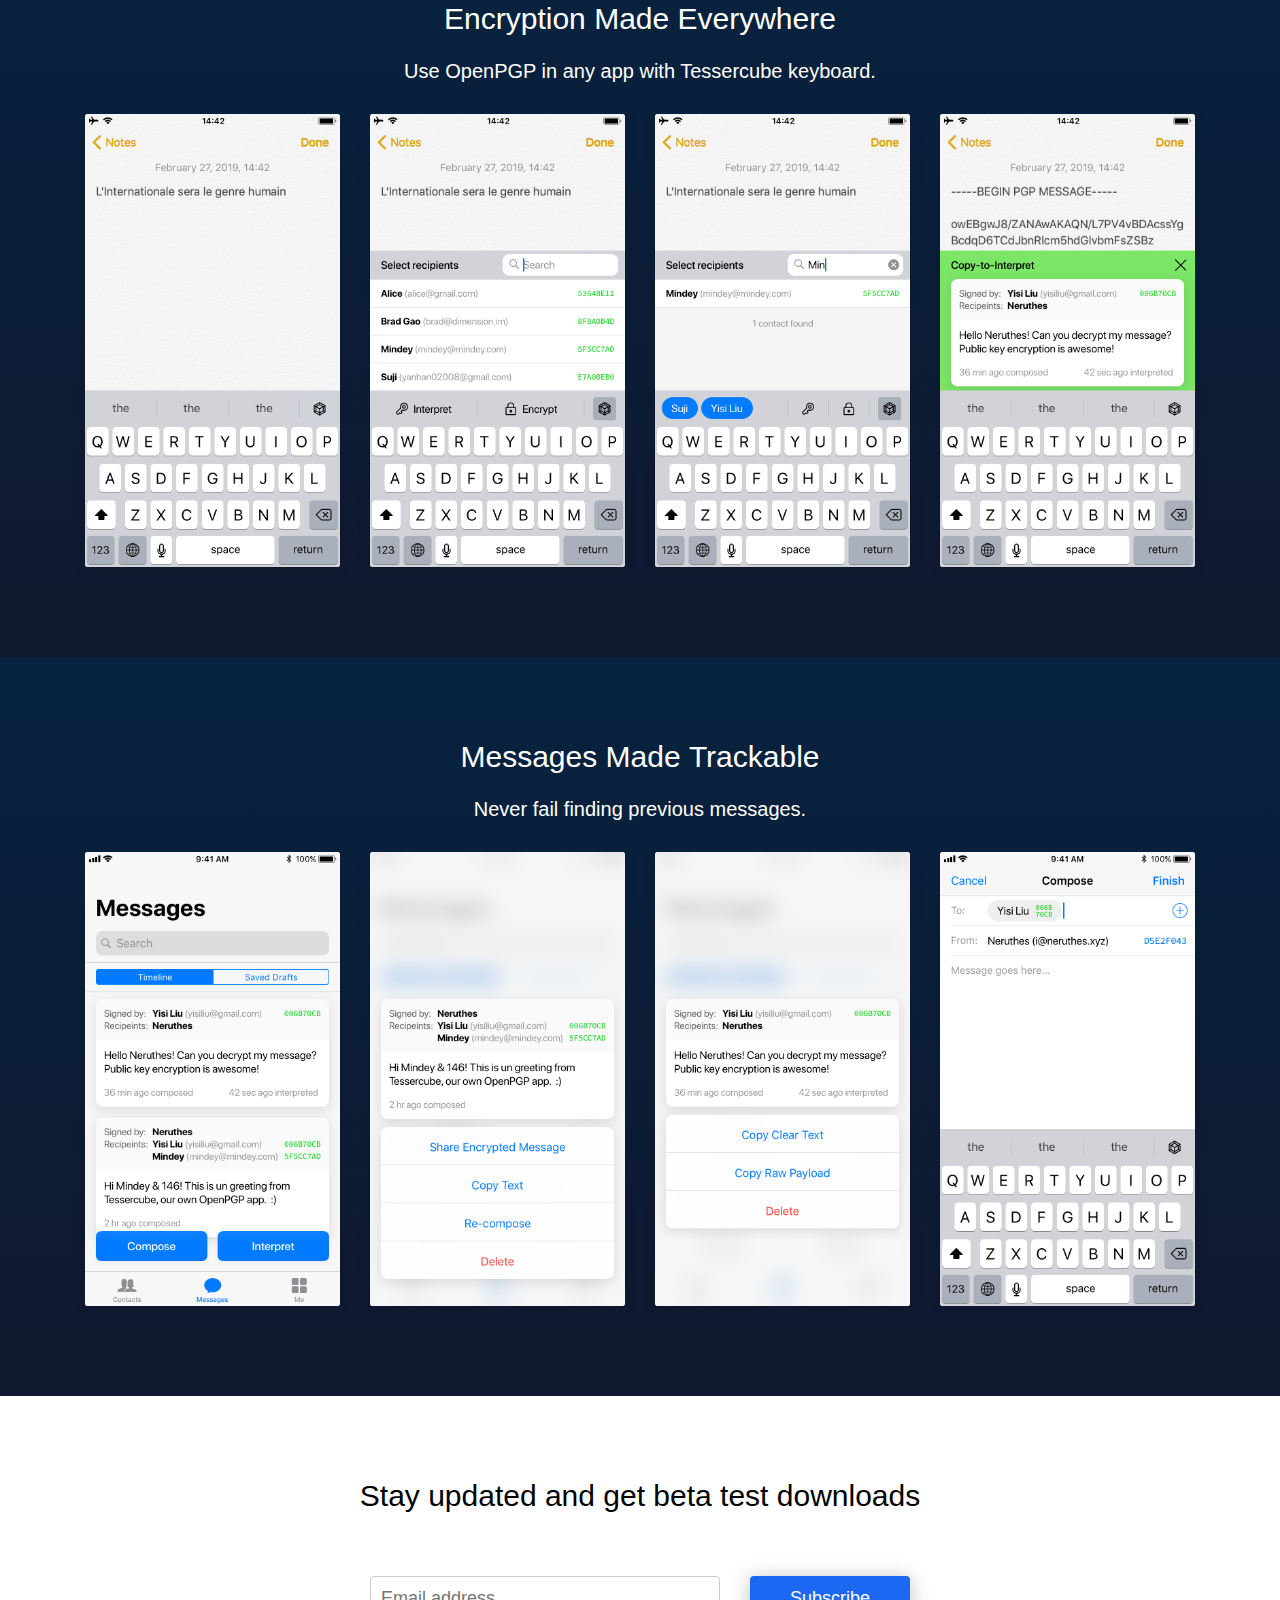
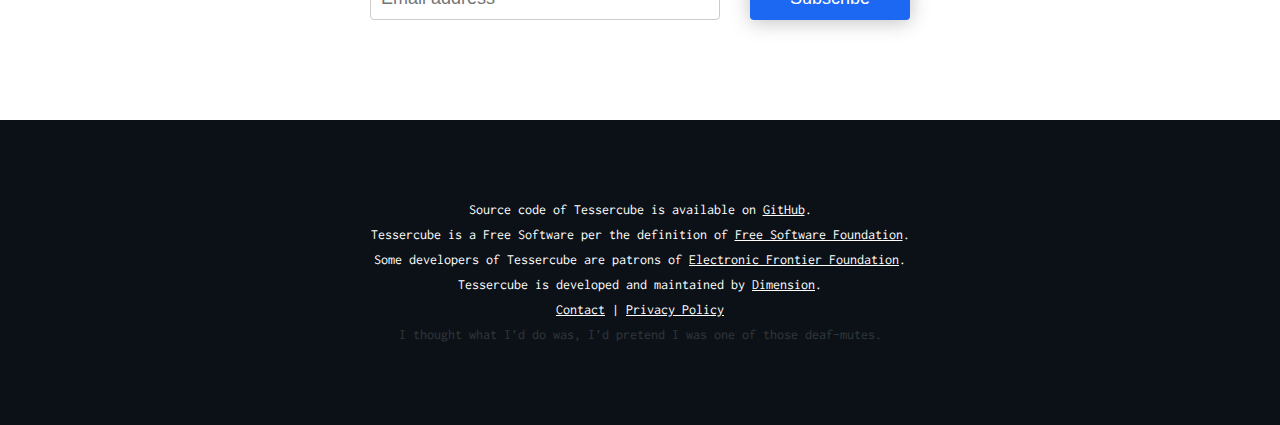
==== commit aa87faf8: "add link to operation" ====
--- a/index.html
+++ b/index.html
@@ -445,6 +445,7 @@
 					<p class="code aside">Source code of Tessercube is available on <a class="color-inherit color-hover-teal" target="_blank" href="https://github.com/DimensionDev/">GitHub</a>.</p>
 					<p class="code aside">Tessercube is a Free Software per the definition of <a class="color-inherit color-hover-teal" target="_blank" href="https://fsf.org/">Free Software Foundation</a>.</p>
 					<p class="code aside">Some developers of Tessercube are patrons of <a class="color-inherit color-hover-teal" target="_blank" href="https://eff.org/">Electronic Frontier Foundation</a>.</p>
+					<p class="code aside">Tessercube is developed and maintained by <a href="https://dimension.im/">Dimension</a>.</p>
 
 					<p class="code aside">
 						<a class="color-inherit color-hover-teal" target="_blank" href="mailto:info@dimension.im">Contact</a>
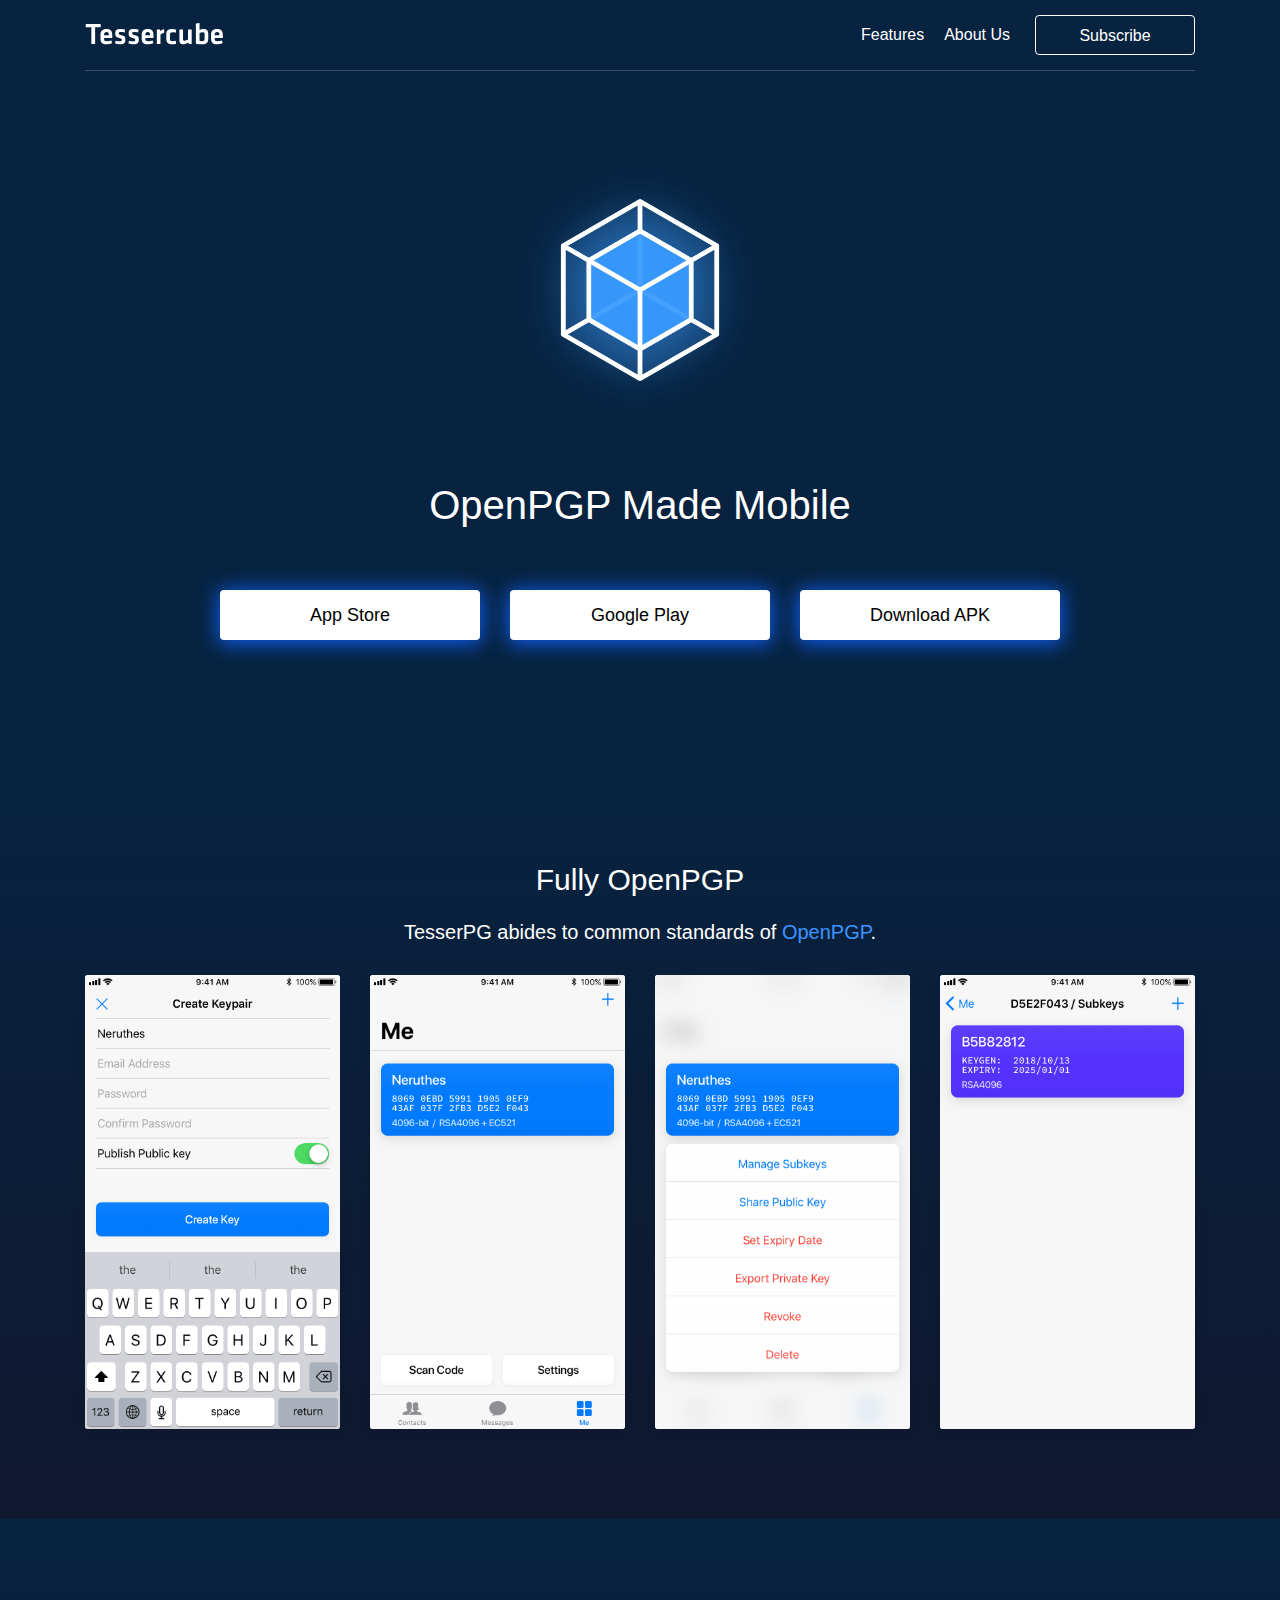
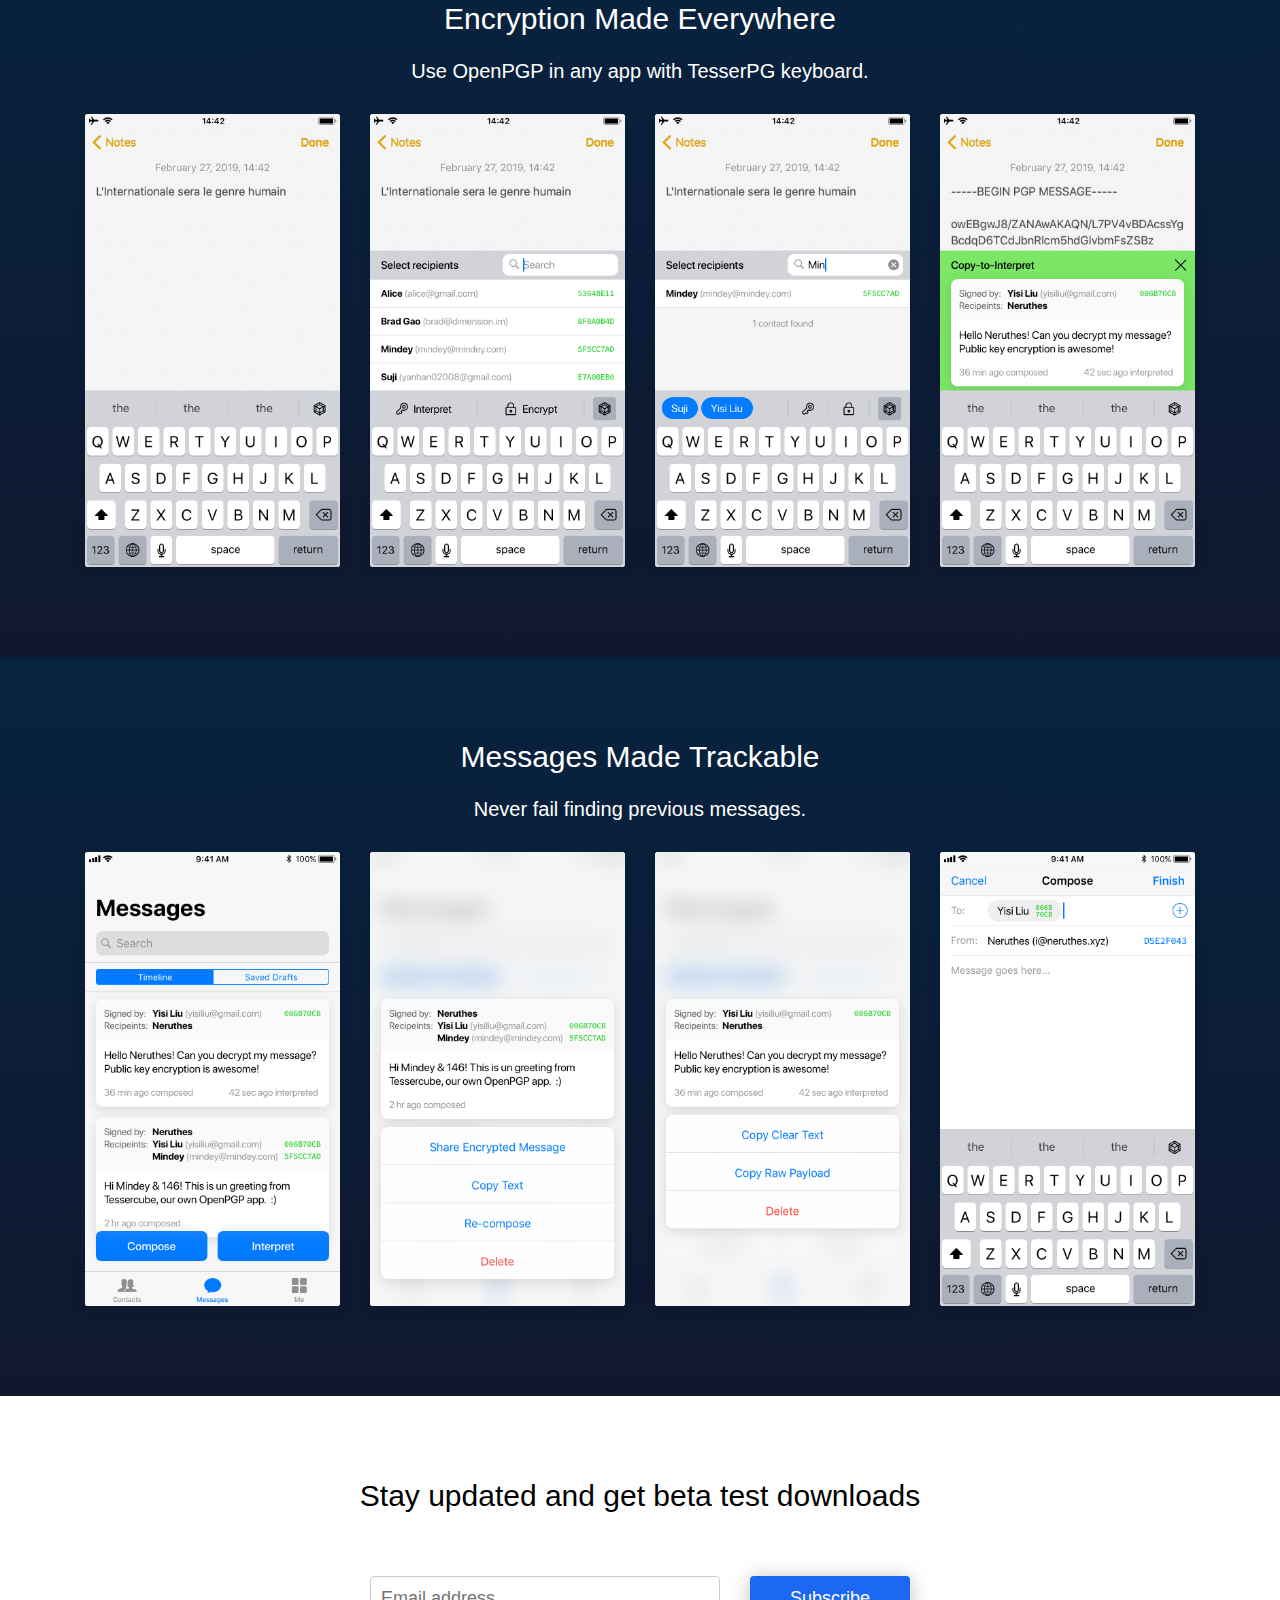
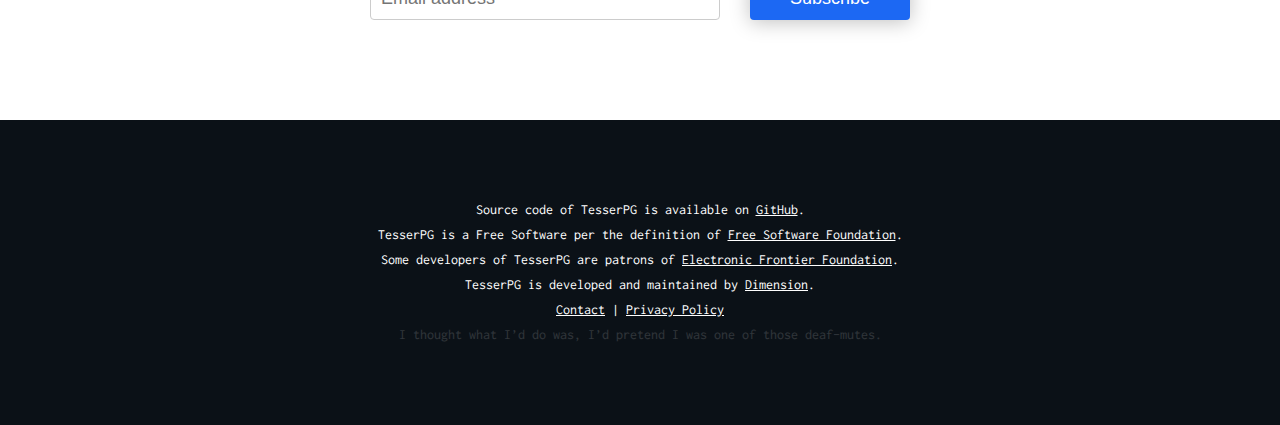
==== commit 9f084135: "Changed product name" ====
--- a/index.html
+++ b/index.html
@@ -3,27 +3,27 @@
 
 <head>
 	<meta charset="utf-8">
-	<title>Tessercube — OpenPGP Made Mobile</title>
+	<title>TesserPG — OpenPGP Made Mobile</title>
 
 	<!-- For Google -->
     <meta name="description" content="OpenPGP Made Mobile." />
     <meta name="keywords" content="OpenPGP,PGP,Crypto,Cryptography" />
-    <meta name="author" content="Project Tessercube" />
-    <meta name="application-name" content="Tessercube" />
+    <meta name="author" content="Project TesserPG" />
+    <meta name="application-name" content="TesserPG" />
 
     <!-- For Facebook -->
-    <meta property="og:title" content="Tessercube — OpenPGP Made Mobile" />
+    <meta property="og:title" content="TesserPG — OpenPGP Made Mobile" />
     <meta property="og:type" content="website" />
-    <meta property="og:image" content="https://tessercube.com/img/fb-share-banner.png" />
-    <meta property="og:url" content="https://tessercube.com/" />
+    <meta property="og:image" content="https://tesserpg.com/img/fb-share-banner.png" />
+    <meta property="og:url" content="https://tesserpg.com/" />
     <meta property="og:description" content="OpenPGP Made Mobile." />
     <meta property="fb:app_id" content="" />
 
     <!-- For Twitter -->
     <meta name="twitter:card" content="summary" />
-    <meta name="twitter:title" content="Tessercube — OpenPGP Made Mobile" />
+    <meta name="twitter:title" content="TesserPG — OpenPGP Made Mobile" />
     <meta name="twitter:description" content="OpenPGP Made Mobile." />
-    <meta name="twitter:image" content="https://tessercube.com/apple-touch-icon.png" />
+    <meta name="twitter:image" content="https://tesserpg.com/apple-touch-icon.png" />
 
 	<!-- For Apple -->
 	<meta name="apple-itunes-app" content="app-id=1455448718" />
@@ -47,7 +47,7 @@
 				<div class="col-5 col-sm-6 col-md-4 col-lg-4 col-xl-4">
 					<div class="" style="height: 70px; padding: 0 0;">
 						<a class="td-none d-inline-block" href="./" style="transform-origin: center;">
-							<img class="" src="/img/tessercube--logotype-blue.svg" alt="Tessercube" style="height: 70px;">
+							<img class="" src="/img/tesserpg--logotype-blue.svg" alt="TesserPG" style="height: 70px;">
 						</a>
 					</div>
 				</div>
@@ -85,7 +85,7 @@
 					<div class="col-6 col-sm-6 col-md-4 col-lg-4 col-xl-4">
 						<div class="" style="height: 70px; padding: 0 0;">
 							<a class="td-none d-inline-block" href="./">
-								<img class="" src="/img/tessercube--logotype-white.svg" alt="Tessercube" style="height: 70px;">
+								<img class="" src="/img/tesserpg--logotype-white.svg" alt="TesserPG" style="height: 70px;">
 							</a>
 						</div>
 					</div>
@@ -139,7 +139,7 @@
 				<div class="row color-FFF">
 					<!-- Logo area -->
 					<div class="col-6 offset-3 col-lg-4 offset-lg-4">
-						<img class="d-block" style="width: 100%; max-width: 260px; margin: 0 auto;" src="/img/tessercube-icon-white-on-blue-thinner.png" alt="">
+						<img class="d-block" style="width: 100%; max-width: 260px; margin: 0 auto;" src="/img/tesserpg-icon-white-on-blue-thinner.png" alt="">
 						<div class="d-none d-lg-block" style="height: 60px;">
 						</div>
 						<div class="d-block d-lg-none" style="height: 30px;">
@@ -171,7 +171,7 @@
 										width: 260px;
 										margin: 0 15px 20px;
 									"
-								    href="https://itunes.apple.com/us/app/tessercube/id1455448718?mt=8">
+								    href="https://itunes.apple.com/us/app/tesserpg/id1455448718?mt=8">
 									App Store
 								</a>
 								<!-- <a class="btn d-inline-block hover-to-scale" style="
@@ -224,7 +224,7 @@
 				<div class="col-12">
 					<h2 class="text-center">Fully OpenPGP</h2>
 					<p class="text-center">
-						<span class="">Tessercube abides to common standards of <a class="color-blue-light color-hover-teal td-none" target="_blank" href="https://www.openpgp.org/about/standard/">OpenPGP</a>.</span>
+						<span class="">TesserPG abides to common standards of <a class="color-blue-light color-hover-teal td-none" target="_blank" href="https://www.openpgp.org/about/standard/">OpenPGP</a>.</span>
 					</p>
 				</div>
 			</div>
@@ -277,7 +277,7 @@
 				<div class="col-12">
 					<h2 class="text-center">Encryption Made&nbsp;Everywhere</h2>
 					<p class="text-center">
-						<span class="">Use OpenPGP in any app with Tessercube keyboard.</span>
+						<span class="">Use OpenPGP in any app with TesserPG keyboard.</span>
 					</p>
 				</div>
 			</div>
@@ -442,15 +442,15 @@
 			<div class="row">
 				<div class="col-12 col-sm-12 col-md-12 col-lg-10 col-xl-10 offset-lg-1 offset-xl-1">
 					<!-- <p class="code aside">© 2019 SujiTech LLC</p> -->
-					<p class="code aside">Source code of Tessercube is available on <a class="color-inherit color-hover-teal" target="_blank" href="https://github.com/DimensionDev/">GitHub</a>.</p>
-					<p class="code aside">Tessercube is a Free Software per the definition of <a class="color-inherit color-hover-teal" target="_blank" href="https://fsf.org/">Free Software Foundation</a>.</p>
-					<p class="code aside">Some developers of Tessercube are patrons of <a class="color-inherit color-hover-teal" target="_blank" href="https://eff.org/">Electronic Frontier Foundation</a>.</p>
-					<p class="code aside">Tessercube is developed and maintained by <a href="https://dimension.im/">Dimension</a>.</p>
+					<p class="code aside">Source code of TesserPG is available on <a class="color-inherit color-hover-teal" target="_blank" href="https://github.com/DimensionDev/">GitHub</a>.</p>
+					<p class="code aside">TesserPG is a Free Software per the definition of <a class="color-inherit color-hover-teal" target="_blank" href="https://fsf.org/">Free Software Foundation</a>.</p>
+					<p class="code aside">Some developers of TesserPG are patrons of <a class="color-inherit color-hover-teal" target="_blank" href="https://eff.org/">Electronic Frontier Foundation</a>.</p>
+					<p class="code aside">TesserPG is developed and maintained by <a href="https://dimension.im/">Dimension</a>.</p>
 
 					<p class="code aside">
 						<a class="color-inherit color-hover-teal" target="_blank" href="mailto:info@dimension.im">Contact</a>
 						|
-						<a class="color-inherit color-hover-teal td-underline" href="https://tessercube.com/app-privacy-policy/">Privacy Policy</a>
+						<a class="color-inherit color-hover-teal td-underline" href="https://tesserpg.com/app-privacy-policy/">Privacy Policy</a>
 					</p>
 					<p class="code aside" style="opacity: 0.15;">I thought what I’d do was, I’d pretend I was one of those deaf-mutes.</p>
 					<script type="text/javascript">
--- a/fonts/inconsolata.css
+++ b/fonts/inconsolata.css
@@ -2,13 +2,13 @@
   font-family: 'Inconsolata';
   font-style: normal;
   font-weight: 400;
-  src: local('Inconsolata'), url(/fonts/inconsolata/Inconsolata.woff) format('woff'), url(//tessercube.com/fonts/inconsolata/Inconsolata.woff) format('woff');
+  src: local('Inconsolata'), url(/fonts/inconsolata/Inconsolata.woff) format('woff'), url(//tesserpg.com/fonts/inconsolata/Inconsolata.woff) format('woff');
 }
 @font-face {
   font-family: 'Inconsolata';
   font-style: normal;
   font-weight: 700;
-  src: local('Inconsolata-Bold'), url(/fonts/inconsolata/Inconsolata-Bold.woff) format('woff'), url(//tessercube.com/fonts/inconsolata/Inconsolata-Bold.woff) format('woff');
+  src: local('Inconsolata-Bold'), url(/fonts/inconsolata/Inconsolata-Bold.woff) format('woff'), url(//tesserpg.com/fonts/inconsolata/Inconsolata-Bold.woff) format('woff');
 }
 
 /* @import url(/fonts/advanced.css); */
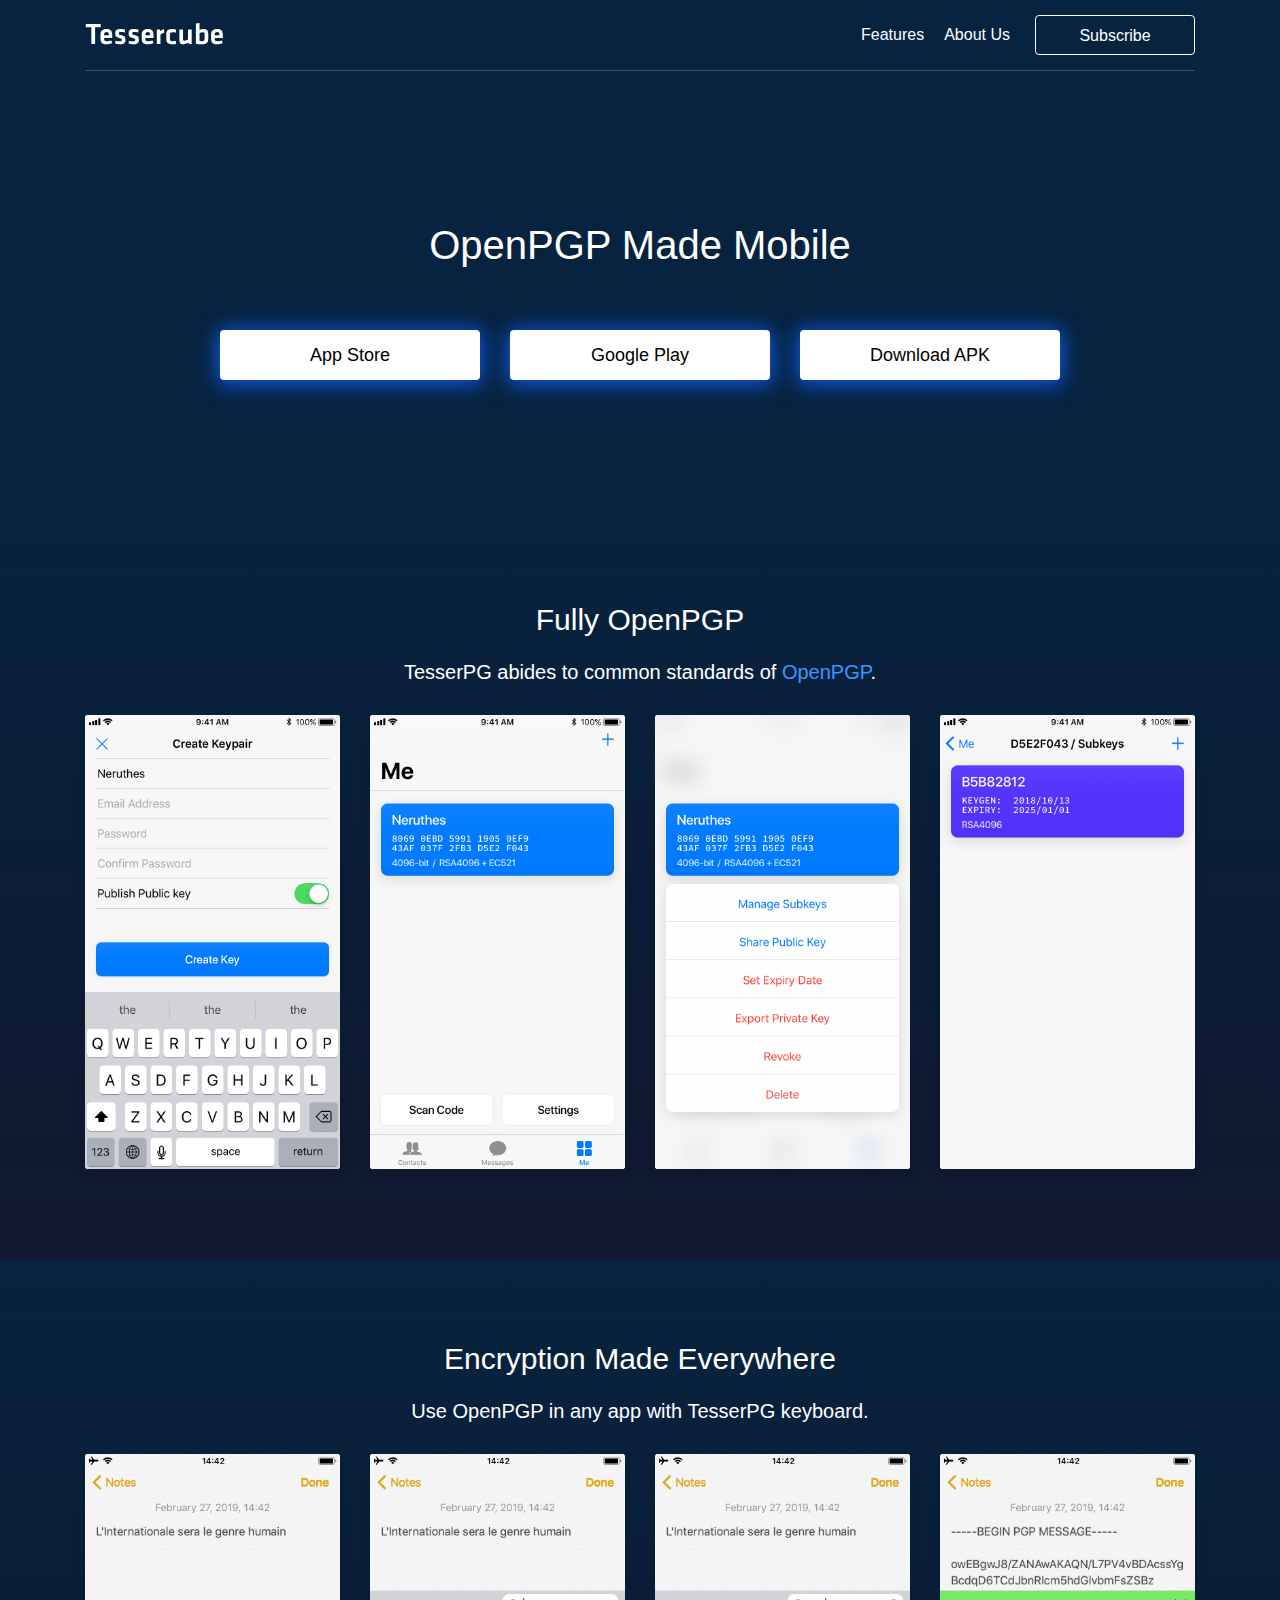
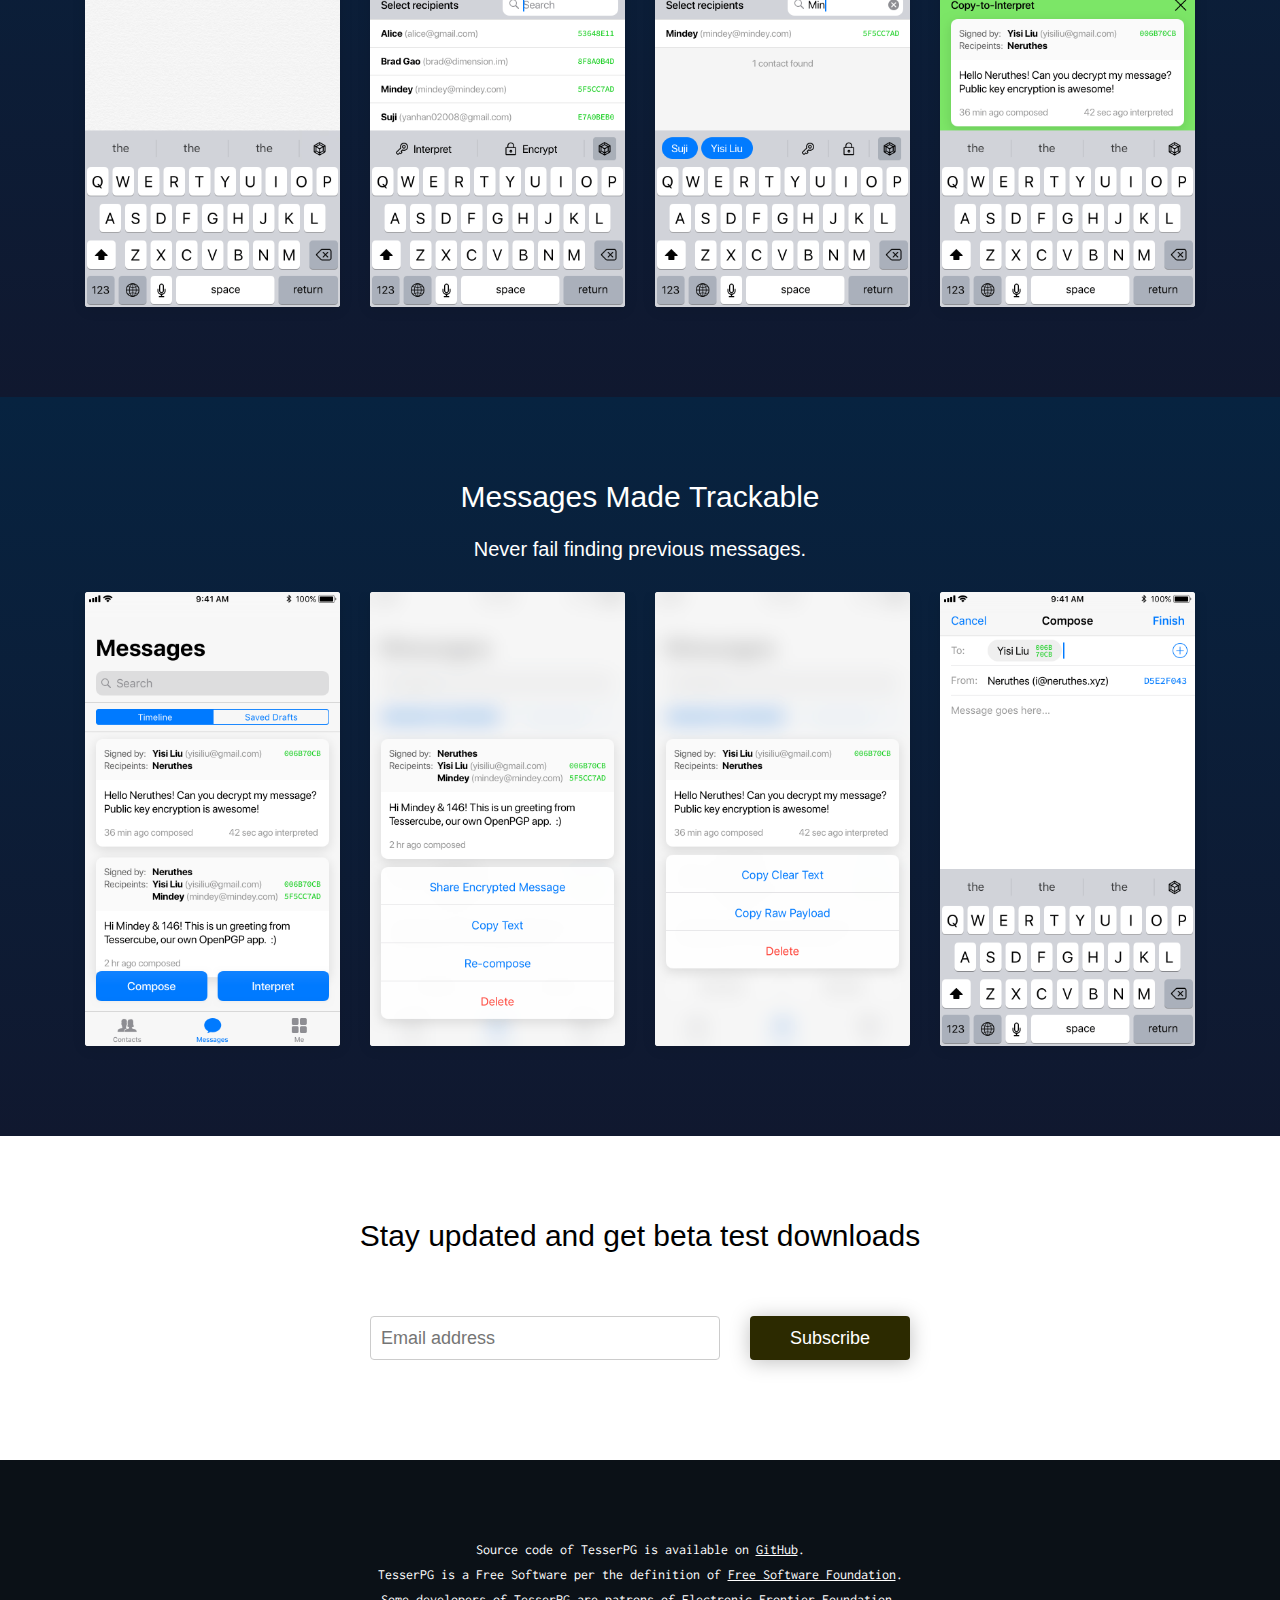
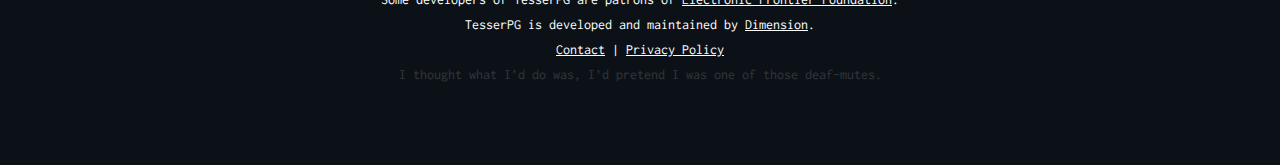
==== commit 4e221214: "Update index.html" ====
--- a/index.html
+++ b/index.html
@@ -14,7 +14,7 @@
     <!-- For Facebook -->
     <meta property="og:title" content="TesserPG — OpenPGP Made Mobile" />
     <meta property="og:type" content="website" />
-    <meta property="og:image" content="https://tesserpg.com/img/fb-share-banner.png" />
+    <meta property="og:image" content="https://tesserpg.com/img/TesserPG-fb-share-banner.png" />
     <meta property="og:url" content="https://tesserpg.com/" />
     <meta property="og:description" content="OpenPGP Made Mobile." />
     <meta property="fb:app_id" content="" />
@@ -60,7 +60,7 @@
 										font-weight: 400;
 										color: #FFF;
 										line-height: 40px;
-										background: #1C68F3;
+										background: #2C2A00;
 										box-shadow: rgba(0, 0, 0, 0.25) 0 2px 20px;
 										width: 160px;
 										height: 40px;
@@ -78,7 +78,7 @@
 			</div>
 		</div>
 	</div>
-	<header class="section bg-colorful" id="header" style="background: #072340 center scroll; background-image: linear-gradient(-180deg, #1C68F3 0%, #07aat2340 100%); position: relative;">
+	<header class="section bg-colorful" id="header" style="background: #072340 center scroll; background-image: linear-gradient(-180deg, #2C2A00 0%, #07aat2340 100%); position: relative;">
 		<div class="navbar-static bg-colorful" id="top" style="position: absolute; width: 100%; z-index: 7000;">
 			<div class="container">
 				<div class="row">
@@ -139,7 +139,7 @@
 				<div class="row color-FFF">
 					<!-- Logo area -->
 					<div class="col-6 offset-3 col-lg-4 offset-lg-4">
-						<img class="d-block" style="width: 100%; max-width: 260px; margin: 0 auto;" src="/img/tesserpg-icon-white-on-blue-thinner.png" alt="">
+						<img class="d-block" style="width: 100%; max-width: 260px; margin: 0 auto;" src="/img/TesserPG-icon-white-on-lemon.png" alt="">
 						<div class="d-none d-lg-block" style="height: 60px;">
 						</div>
 						<div class="d-block d-lg-none" style="height: 30px;">
@@ -416,7 +416,7 @@
                         font-weight: 400;
                         color: #FFF;
                         line-height: 44px;
-                        background: #1C68F3;
+                        background: #2C2A00;
                         box-shadow: rgba(0, 0, 0, 0.25) 0 2px 20px;
                         width: 100%;
                         height: 44px;
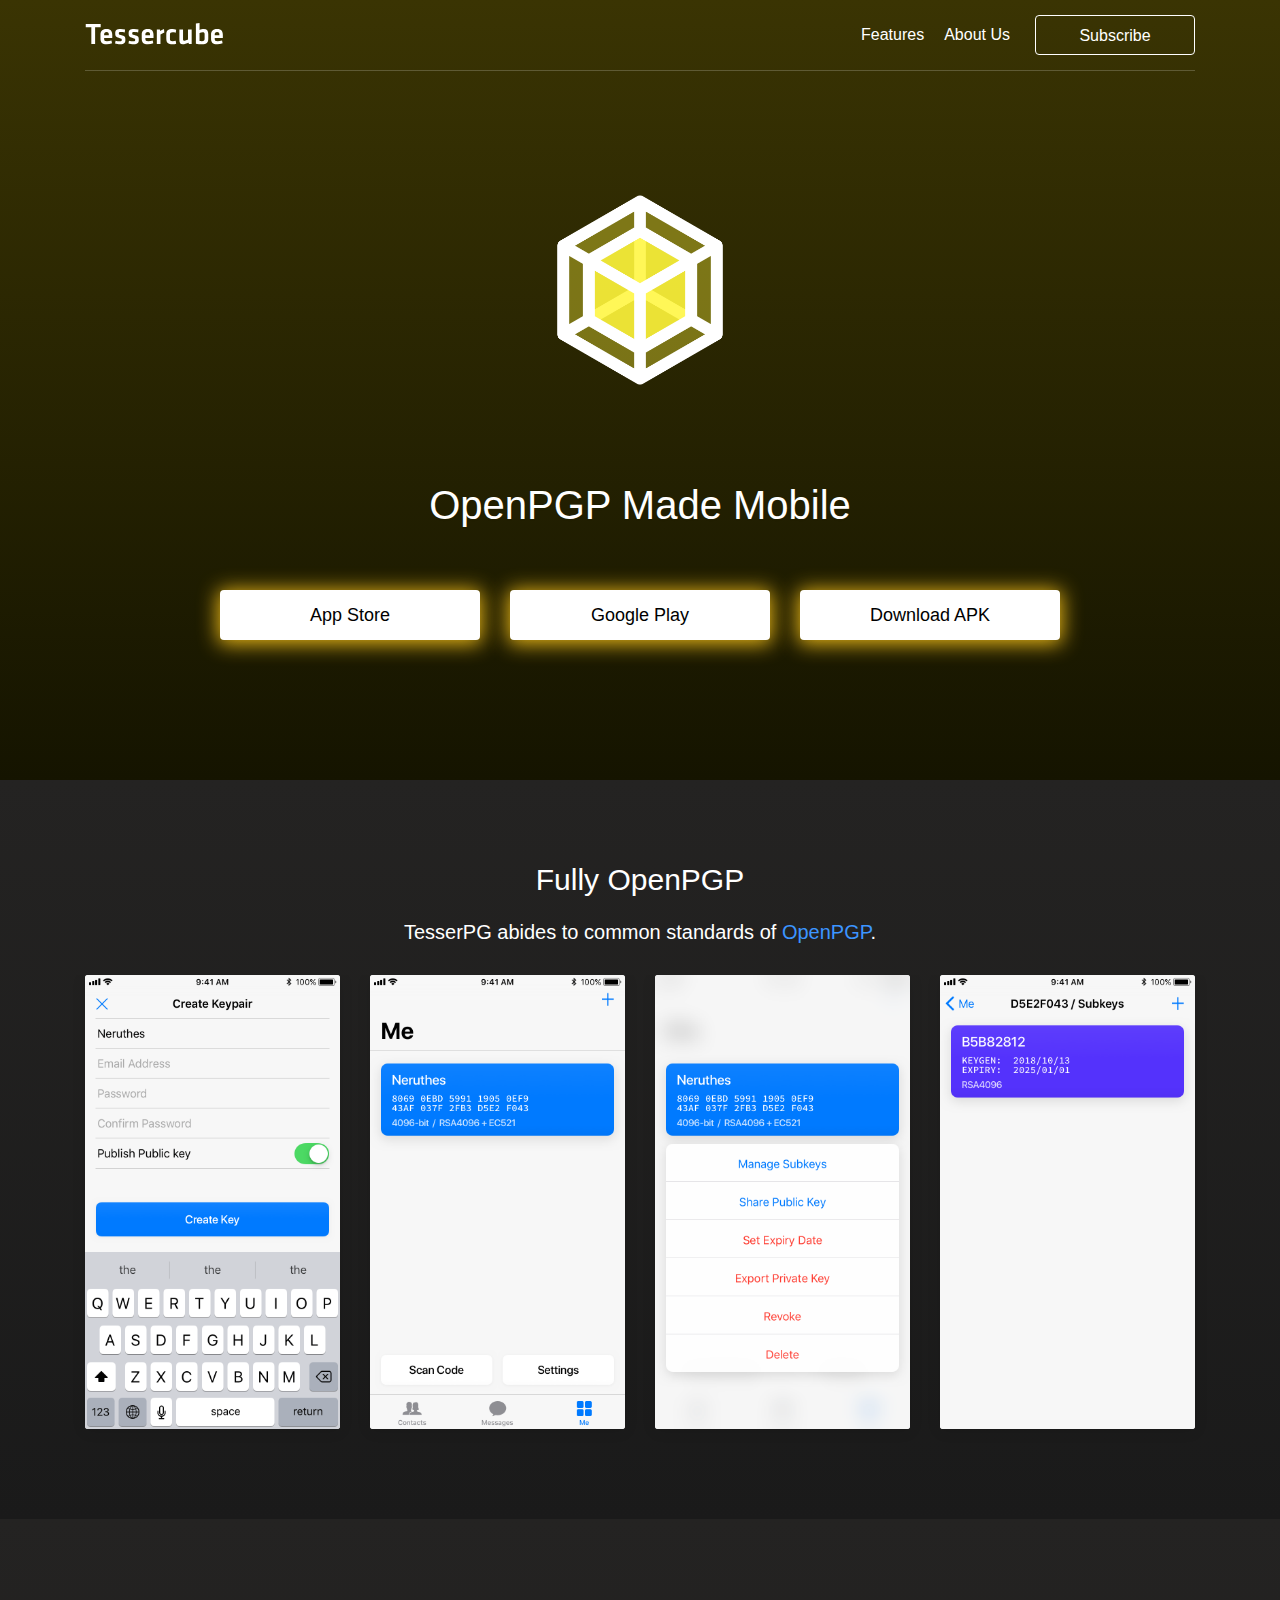
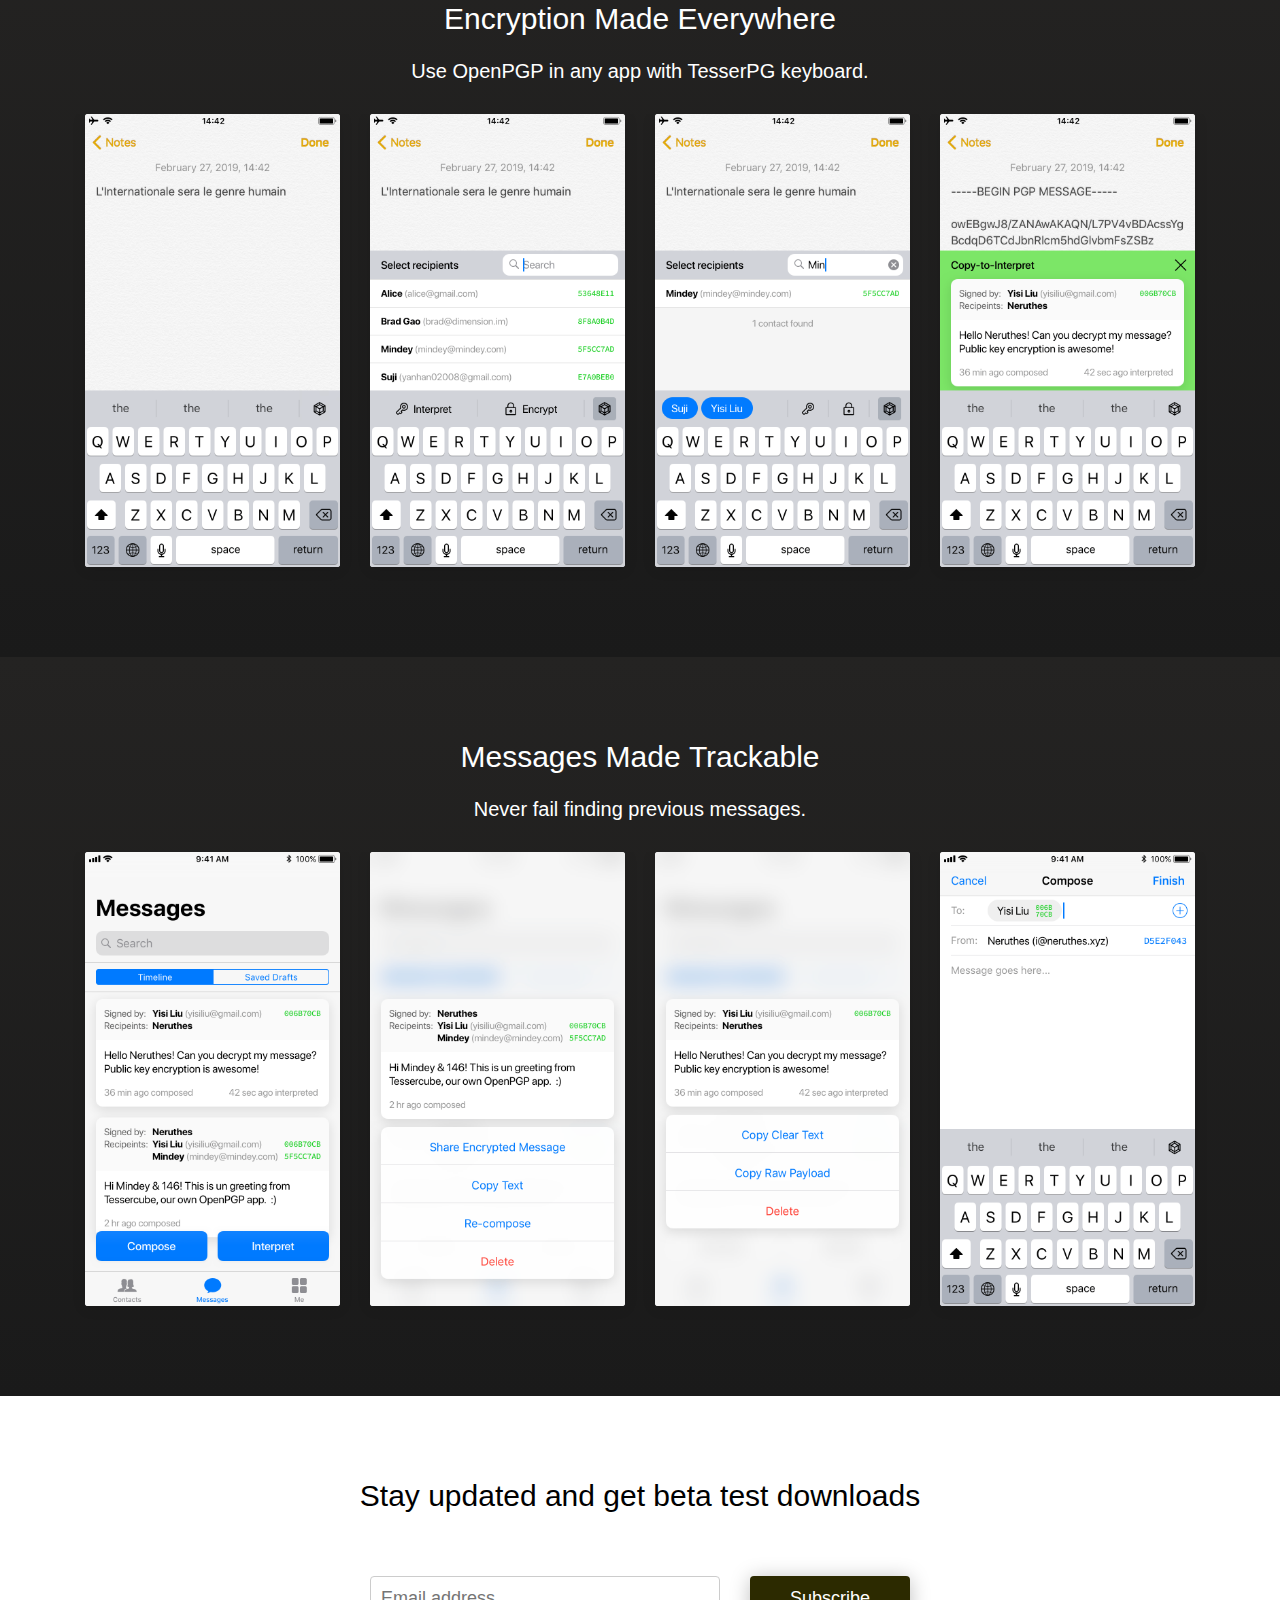
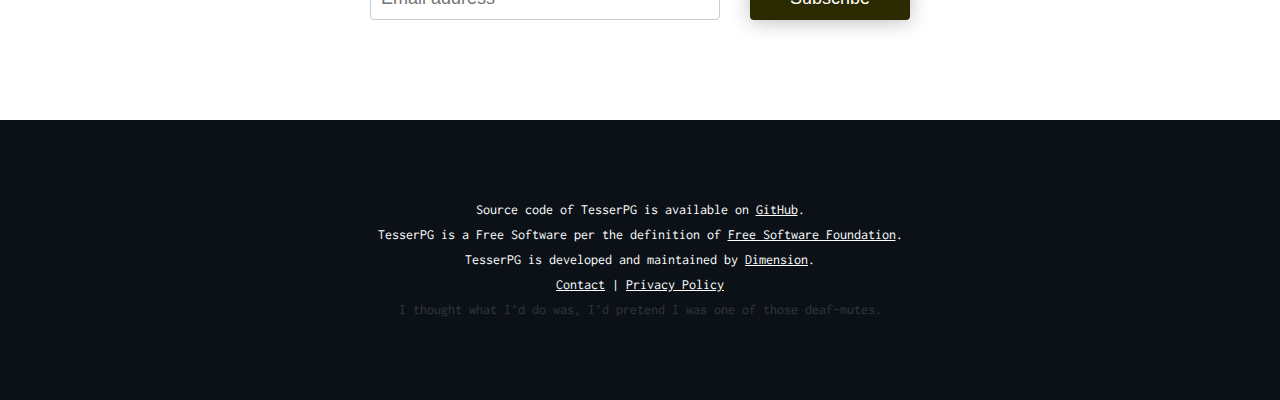
==== commit d251d274: "Update homepage style" ====
--- a/index.html
+++ b/index.html
@@ -78,7 +78,7 @@
 			</div>
 		</div>
 	</div>
-	<header class="section bg-colorful" id="header" style="background: #072340 center scroll; background-image: linear-gradient(-180deg, #2C2A00 0%, #07aat2340 100%); position: relative;">
+	<header class="section bg-colorful" id="header" style="background: #072340 center scroll; background-image: linear-gradient(-180deg, #3A3403 0%, #151400 100%); position: relative;">
 		<div class="navbar-static bg-colorful" id="top" style="position: absolute; width: 100%; z-index: 7000;">
 			<div class="container">
 				<div class="row">
@@ -167,7 +167,7 @@
 										font-weight: 500;
 										color: #000000;
 										background: #FFFFFF;
-										box-shadow: rgba(15, 100, 255, 0.9) 0 2px 20px 2px;
+										box-shadow: rgba(255, 200, 25, 0.9) 0 2px 20px 2px;
 										width: 260px;
 										margin: 0 15px 20px;
 									"
@@ -189,7 +189,7 @@
 										font-weight: 500;
 										color: #000000;
 										background: #FFFFFF;
-										box-shadow: rgba(15, 100, 255, 0.9) 0 2px 20px 2px;
+										box-shadow: rgba(255, 200, 25, 0.9) 0 2px 20px 2px;
 										width: 260px;
 										margin: 0 15px 20px;
 									"
@@ -200,7 +200,7 @@
 										font-weight: 500;
 										color: #000000;
 										background: #FFFFFF;
-										box-shadow: rgba(15, 100, 255, 0.9) 0 2px 20px 2px;
+										box-shadow: rgba(255, 200, 25, 0.9) 0 2px 20px 2px;
 										width: 260px;
 										margin: 0 15px 20px;
 									"
@@ -441,10 +441,8 @@
 		<div class="container text-left text-lg-center">
 			<div class="row">
 				<div class="col-12 col-sm-12 col-md-12 col-lg-10 col-xl-10 offset-lg-1 offset-xl-1">
-					<!-- <p class="code aside">© 2019 SujiTech LLC</p> -->
 					<p class="code aside">Source code of TesserPG is available on <a class="color-inherit color-hover-teal" target="_blank" href="https://github.com/DimensionDev/">GitHub</a>.</p>
 					<p class="code aside">TesserPG is a Free Software per the definition of <a class="color-inherit color-hover-teal" target="_blank" href="https://fsf.org/">Free Software Foundation</a>.</p>
-					<p class="code aside">Some developers of TesserPG are patrons of <a class="color-inherit color-hover-teal" target="_blank" href="https://eff.org/">Electronic Frontier Foundation</a>.</p>
 					<p class="code aside">TesserPG is developed and maintained by <a href="https://dimension.im/">Dimension</a>.</p>
 
 					<p class="code aside">
--- a/css/libn.css
+++ b/css/libn.css
@@ -28,7 +28,7 @@
 .bg-grayM {
     /* background: #222 linear-gradient(#262A35 0%, #1C222D 100%) scroll no-repeat; */
     /* background: #222 linear-gradient(#072340 0%, #1C222D 100%) scroll no-repeat; */
-    background: #222 linear-gradient(#072340 0%, #10182F 100%) scroll no-repeat;
+    background: #222 linear-gradient(#242322 0%, #1A1A1A 100%) scroll no-repeat;
     /* background: #072340; */
 }
 
